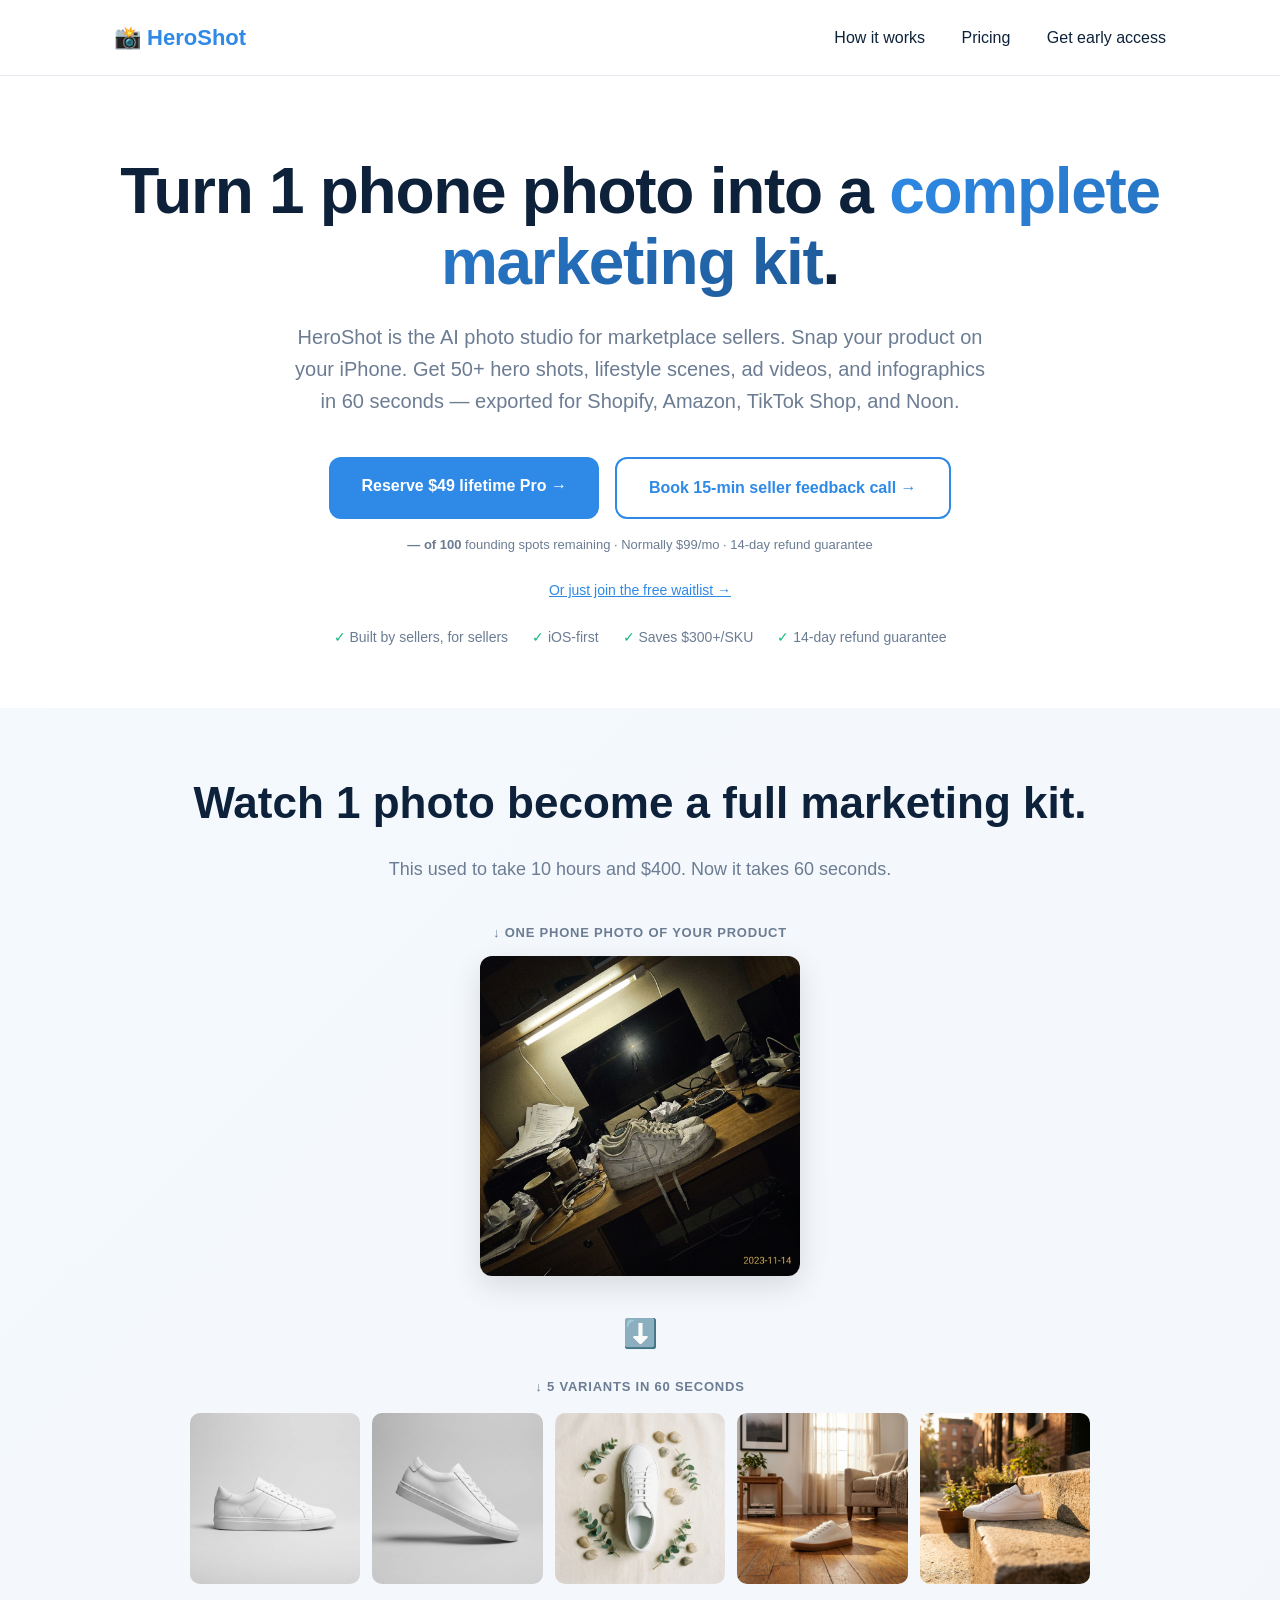
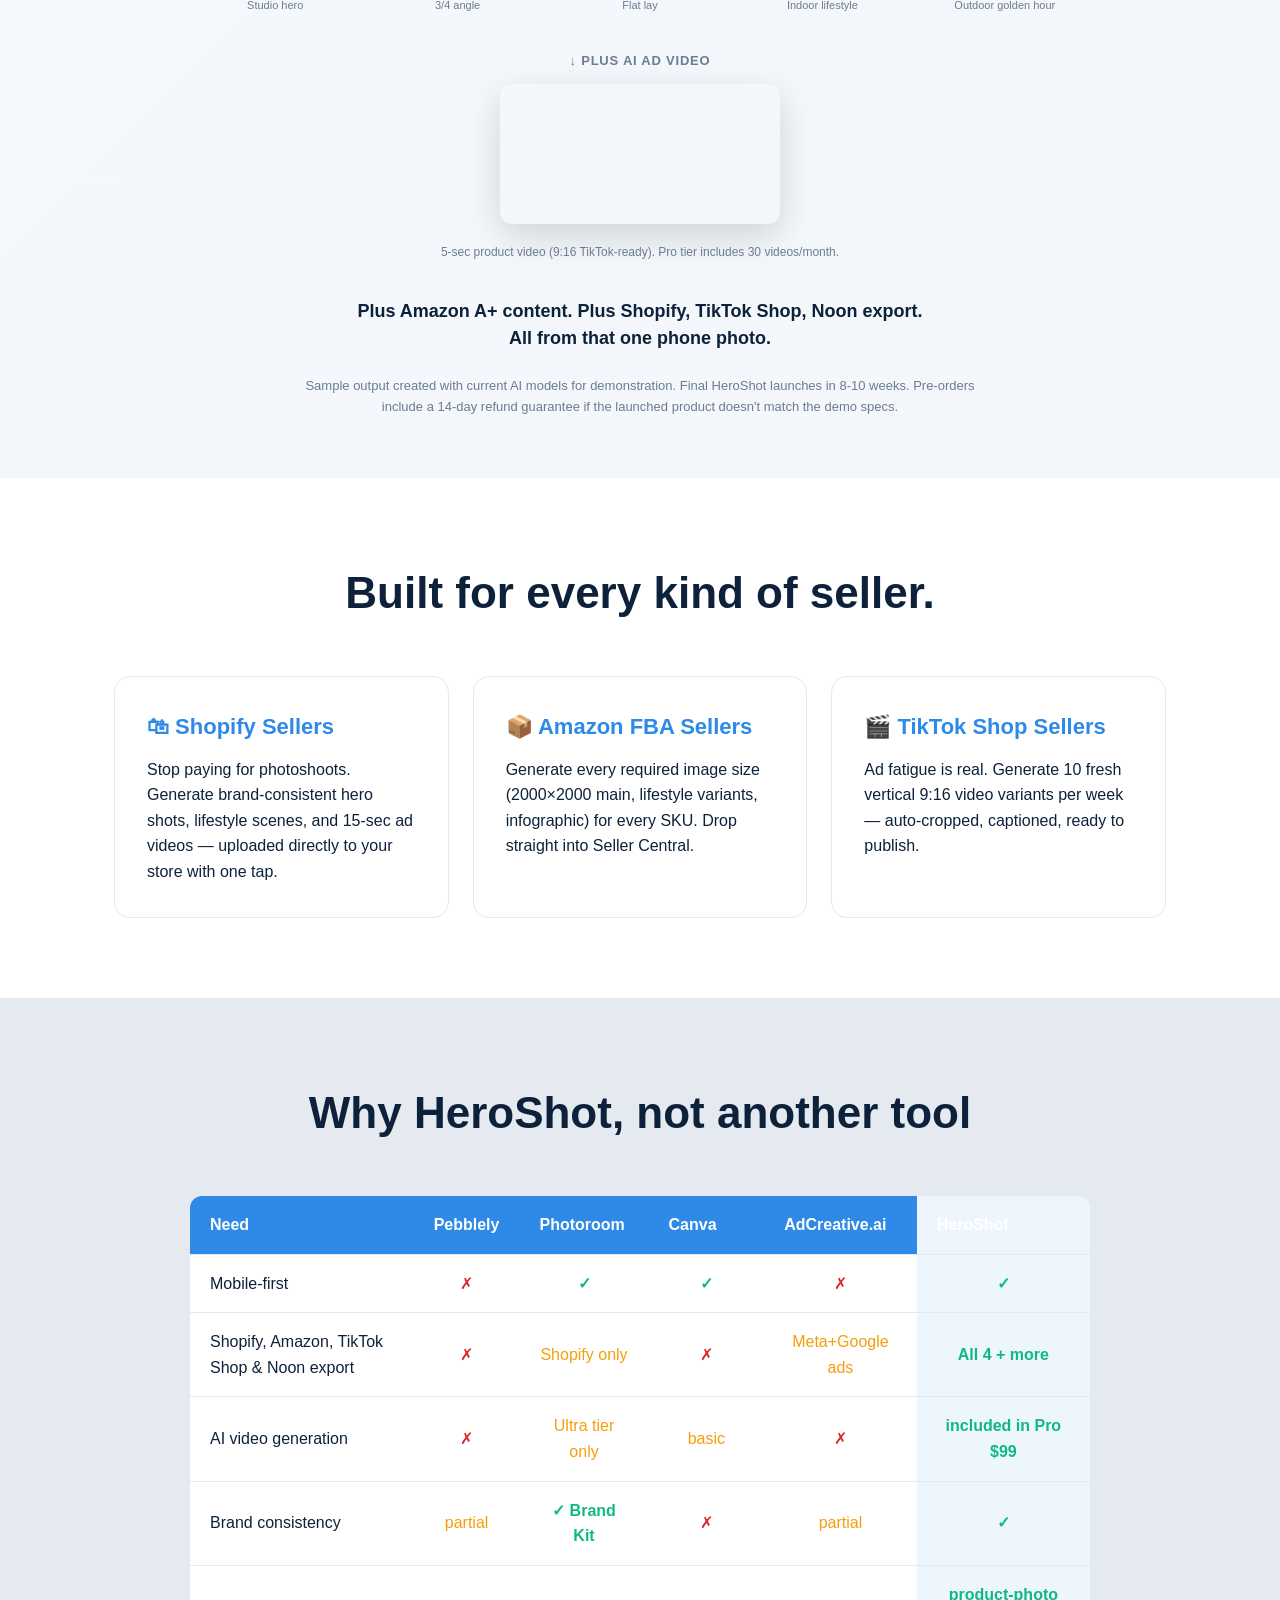
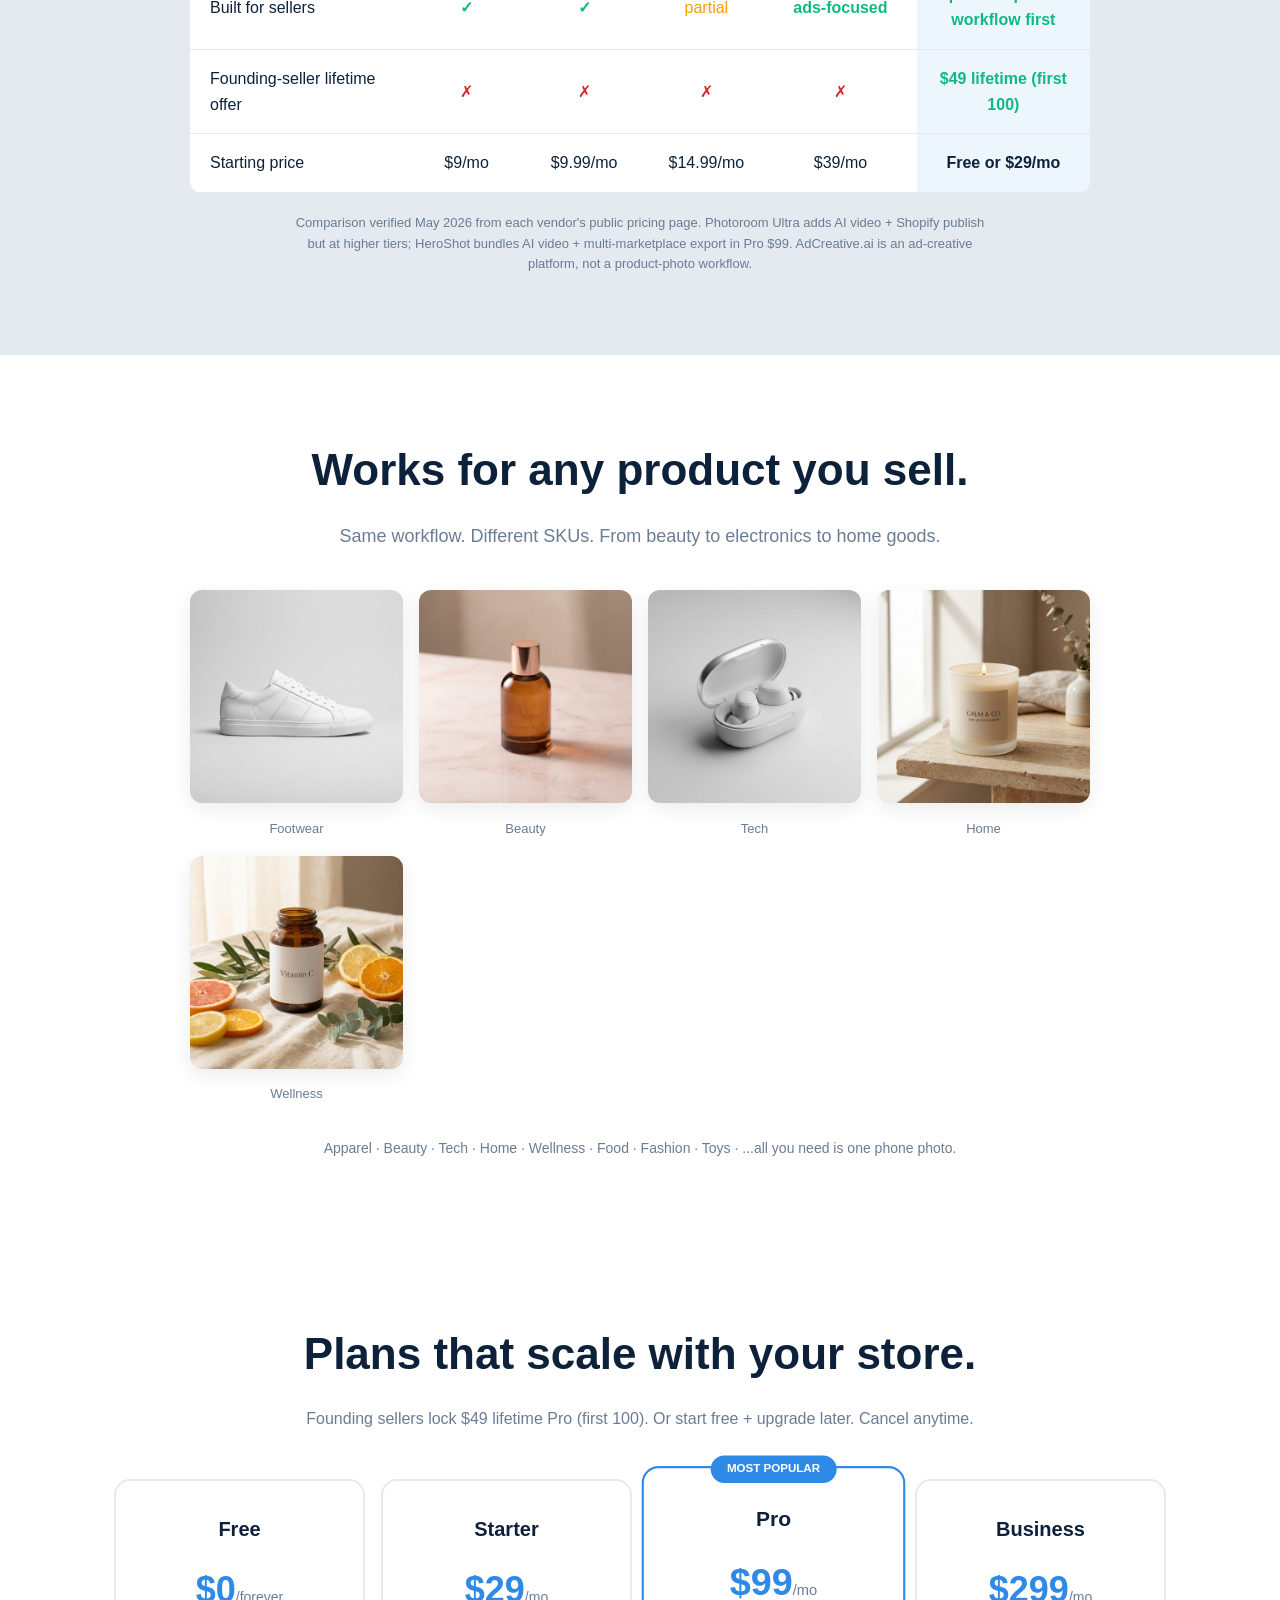
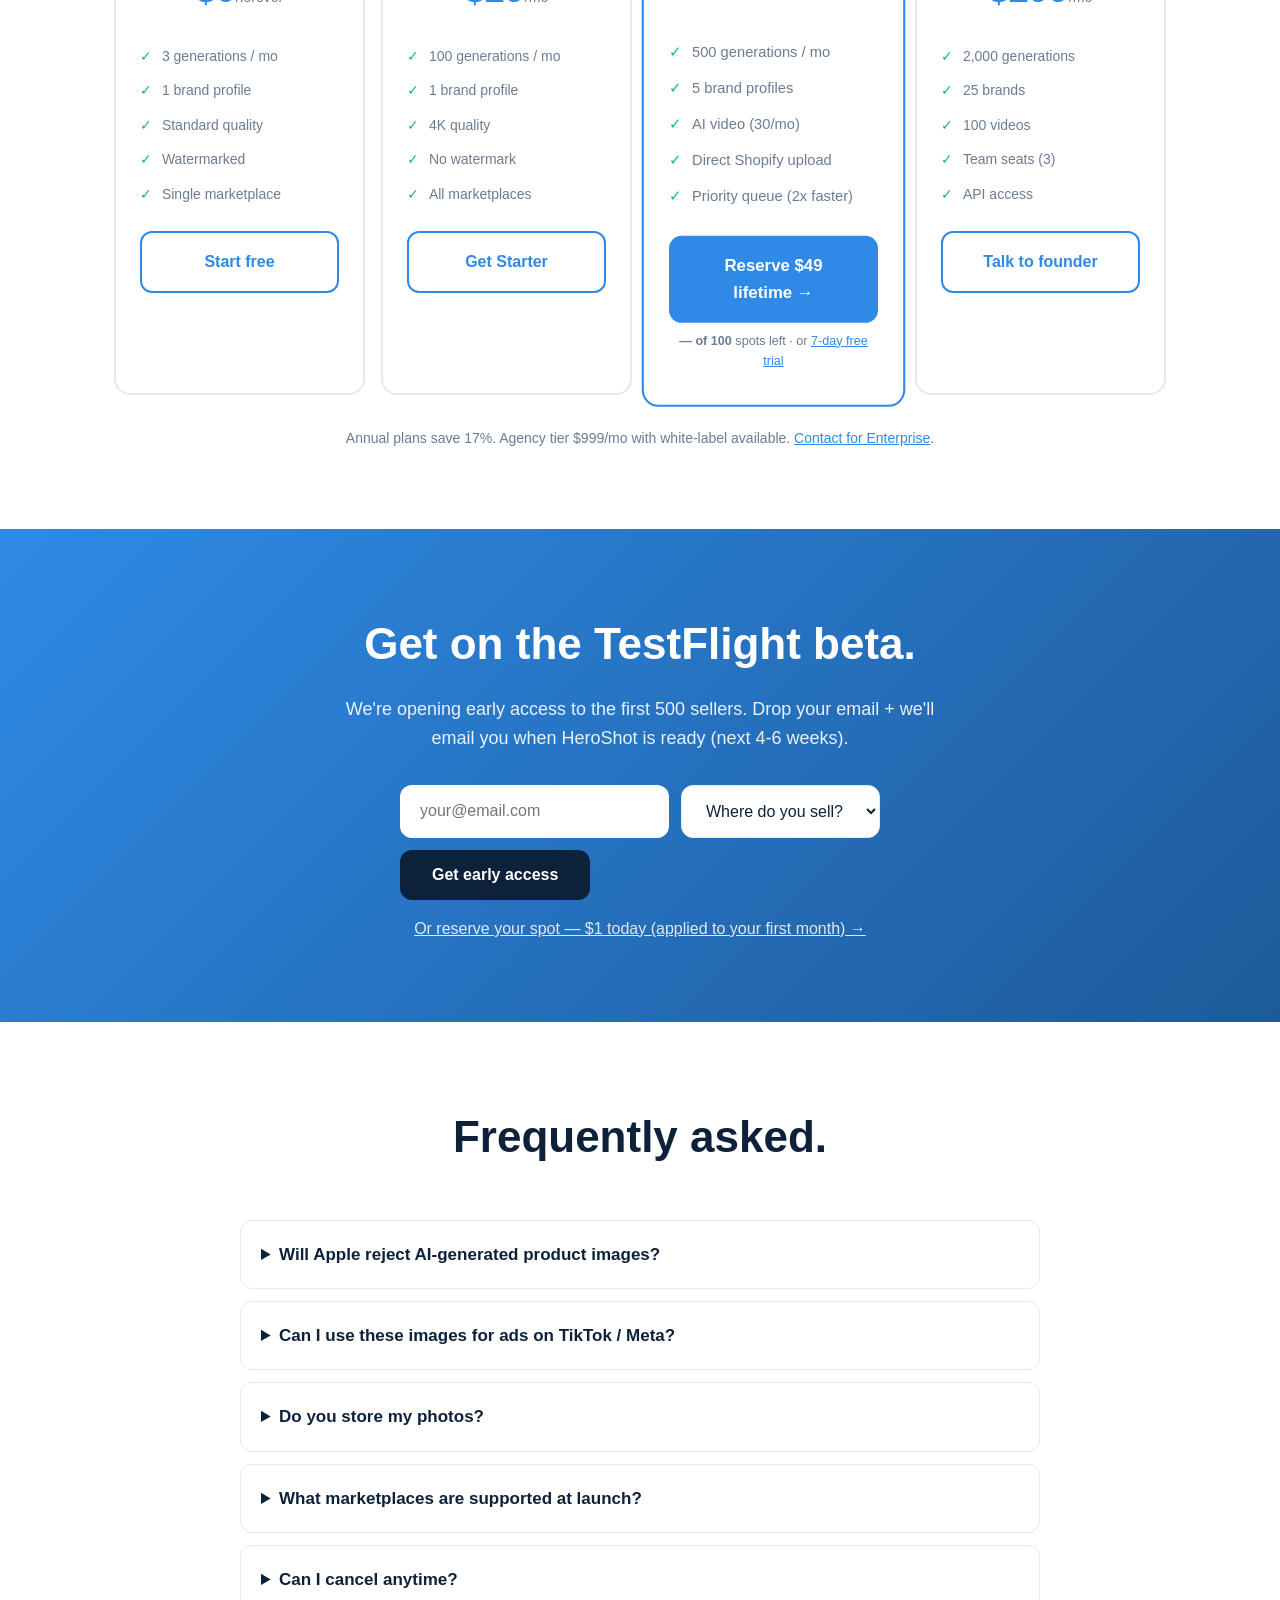
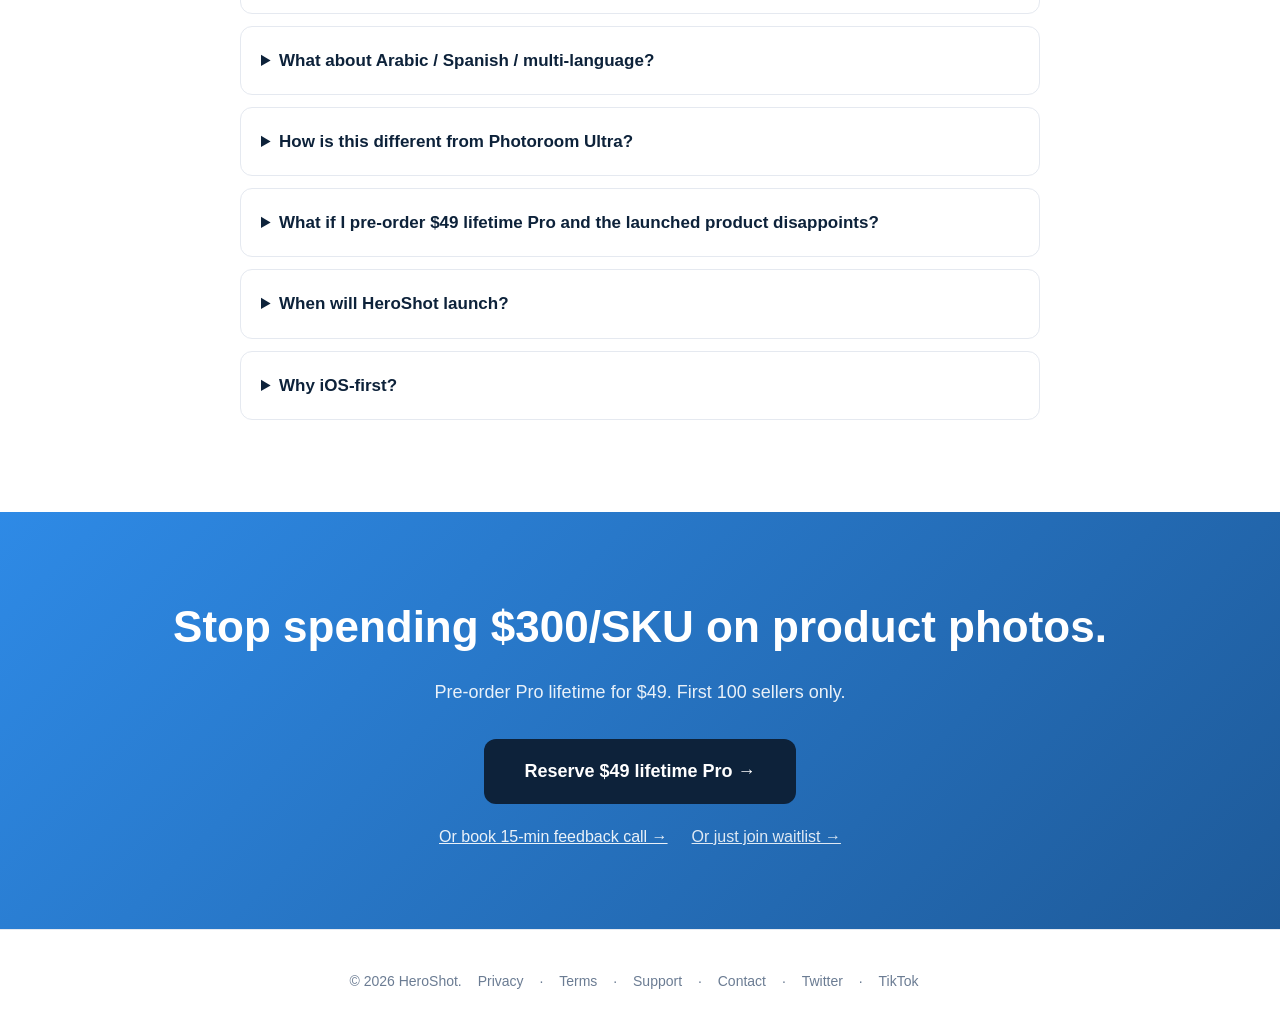
==== index.html @ d856980b "Initial commit: HeroShot landing site for heroshot.app - index.html marketing landing - privacy/term" ====
<!DOCTYPE html>
<html lang="en">
<head>
    <meta charset="UTF-8">
    <meta name="viewport" content="width=device-width, initial-scale=1.0">
    <title>HeroShot — AI Product Photo Studio for Marketplace Sellers</title>
    <meta name="description" content="Turn one phone photo into 50+ marketing assets. AI hero shots, lifestyle scenes, and ad videos for Shopify, Amazon, TikTok Shop, and Noon. iOS-first. From $29/mo.">

    <!-- Open Graph -->
    <meta property="og:type" content="website">
    <meta property="og:title" content="HeroShot — AI Product Photos in 60 Seconds">
    <meta property="og:description" content="One phone photo. 50+ marketing assets. Built for Shopify, Amazon, TikTok Shop & Noon sellers. iOS-first.">
    <meta property="og:image" content="https://heroshot.app/og.png">
    <meta property="og:image:width" content="1200">
    <meta property="og:image:height" content="630">
    <meta property="og:url" content="https://heroshot.app">
    <meta property="og:site_name" content="HeroShot">
    <meta name="twitter:card" content="summary_large_image">
    <meta name="twitter:title" content="HeroShot — AI Product Photos in 60 Seconds">
    <meta name="twitter:description" content="One phone photo → 50+ marketing assets. iOS-first.">
    <meta name="twitter:image" content="https://heroshot.app/og.png">
    <meta name="twitter:site" content="@heroshotai">
    <link rel="canonical" href="https://heroshot.app">

    <!-- Favicon -->
    <link rel="icon" href="data:image/svg+xml,<svg xmlns=%22http://www.w3.org/2000/svg%22 viewBox=%220 0 100 100%22><text y=%22.9em%22 font-size=%2290%22>📸</text></svg>">

    <style>
        * { margin: 0; padding: 0; box-sizing: border-box; }
        :root {
            --brand: #2E8AE6;
            --brand-dark: #1E5A99;
            --navy: #0D223A;
            --bg: #ffffff;
            --text: #0D223A;
            --muted: #6B7C93;
            --border: #E5E9F0;
            --success: #10B981;
        }
        @media (prefers-color-scheme: dark) {
            :root {
                --bg: #0D223A;
                --text: #ffffff;
                --muted: #94A3B8;
                --border: #1E3A5F;
            }
        }
        body {
            font-family: -apple-system, BlinkMacSystemFont, "SF Pro Text", "Segoe UI", Roboto, sans-serif;
            color: var(--text);
            background: var(--bg);
            line-height: 1.6;
            -webkit-font-smoothing: antialiased;
        }
        .container { max-width: 1100px; margin: 0 auto; padding: 0 24px; }

        /* Nav */
        nav {
            padding: 20px 0;
            border-bottom: 1px solid var(--border);
            position: sticky;
            top: 0;
            background: var(--bg);
            z-index: 100;
            backdrop-filter: saturate(180%) blur(10px);
        }
        nav .container { display: flex; justify-content: space-between; align-items: center; }
        .logo { font-size: 22px; font-weight: 700; color: var(--brand); }
        .nav-links a { color: var(--text); text-decoration: none; margin-left: 32px; font-weight: 500; }
        .nav-links a:hover { color: var(--brand); }

        /* Hero */
        .hero {
            padding: 80px 0 60px;
            text-align: center;
        }
        .hero h1 {
            font-size: clamp(36px, 6vw, 64px);
            font-weight: 800;
            line-height: 1.1;
            margin-bottom: 24px;
            letter-spacing: -0.02em;
        }
        .hero h1 .gradient {
            background: linear-gradient(135deg, var(--brand), var(--brand-dark));
            -webkit-background-clip: text;
            background-clip: text;
            -webkit-text-fill-color: transparent;
        }
        .hero p.subhead {
            font-size: 20px;
            color: var(--muted);
            max-width: 700px;
            margin: 0 auto 40px;
        }
        .cta-group {
            display: flex;
            gap: 16px;
            justify-content: center;
            flex-wrap: wrap;
            margin-bottom: 32px;
        }
        .btn {
            display: inline-block;
            padding: 16px 32px;
            border-radius: 12px;
            font-weight: 600;
            font-size: 16px;
            text-decoration: none;
            transition: all 0.2s;
            cursor: pointer;
            border: none;
        }
        .btn-primary {
            background: var(--brand);
            color: white;
        }
        .btn-primary:hover {
            background: var(--brand-dark);
            transform: translateY(-1px);
        }
        .btn-secondary {
            background: transparent;
            color: var(--brand);
            border: 2px solid var(--brand);
        }
        .btn-secondary:hover { background: var(--brand); color: white; }

        .trust-strip {
            font-size: 14px;
            color: var(--muted);
            display: flex;
            justify-content: center;
            gap: 24px;
            flex-wrap: wrap;
        }
        .trust-strip span::before { content: "✓ "; color: var(--success); }

        /* Demo section */
        .demo {
            padding: 60px 0;
            background: linear-gradient(135deg, rgba(46,138,230,0.05), rgba(30,90,153,0.05));
        }
        .demo h2 { font-size: clamp(28px, 4vw, 44px); text-align: center; margin-bottom: 16px; }
        .demo p.subhead-demo {
            text-align: center;
            color: var(--muted);
            font-size: 18px;
            margin-bottom: 40px;
        }
        .demo-placeholder {
            background: var(--text);
            color: var(--bg);
            aspect-ratio: 16/9;
            max-width: 800px;
            margin: 0 auto;
            border-radius: 16px;
            display: flex;
            align-items: center;
            justify-content: center;
            font-size: 24px;
            box-shadow: 0 20px 60px rgba(0,0,0,0.1);
        }

        /* Use cases */
        .use-cases { padding: 80px 0; }
        .use-cases h2 { font-size: clamp(28px, 4vw, 44px); text-align: center; margin-bottom: 48px; }
        .cards { display: grid; grid-template-columns: repeat(auto-fit, minmax(280px, 1fr)); gap: 24px; }
        .card {
            background: var(--bg);
            border: 1px solid var(--border);
            border-radius: 16px;
            padding: 32px;
            transition: transform 0.2s, box-shadow 0.2s;
        }
        .card:hover {
            transform: translateY(-4px);
            box-shadow: 0 20px 40px rgba(0,0,0,0.08);
        }
        .card h3 { font-size: 22px; margin-bottom: 12px; color: var(--brand); }

        /* Comparison */
        .compare { padding: 80px 0; background: var(--border); }
        @media (prefers-color-scheme: dark) { .compare { background: rgba(255,255,255,0.02); } }
        .compare h2 { font-size: clamp(28px, 4vw, 44px); text-align: center; margin-bottom: 48px; }
        table { width: 100%; max-width: 900px; margin: 0 auto; border-collapse: collapse; background: var(--bg); border-radius: 12px; overflow: hidden; }
        th, td { padding: 16px 20px; text-align: left; border-bottom: 1px solid var(--border); }
        th { background: var(--brand); color: white; font-weight: 600; }
        td:nth-child(n+2) { text-align: center; }
        .check { color: var(--success); font-weight: 700; }
        .cross { color: #DC2626; }
        .partial { color: #F59E0B; }
        .highlight { background: rgba(46,138,230,0.08); font-weight: 600; }

        /* Pricing */
        .pricing { padding: 80px 0; }
        .pricing h2 { font-size: clamp(28px, 4vw, 44px); text-align: center; margin-bottom: 16px; }
        .pricing-sub { text-align: center; color: var(--muted); margin-bottom: 48px; }
        .price-cards { display: grid; grid-template-columns: repeat(auto-fit, minmax(240px, 1fr)); gap: 16px; max-width: 1100px; margin: 0 auto; }
        .price-card {
            border: 2px solid var(--border);
            border-radius: 16px;
            padding: 32px 24px;
            text-align: center;
            background: var(--bg);
            position: relative;
        }
        .price-card.featured {
            border-color: var(--brand);
            transform: scale(1.05);
        }
        .price-card.featured::before {
            content: "MOST POPULAR";
            position: absolute;
            top: -12px;
            left: 50%;
            transform: translateX(-50%);
            background: var(--brand);
            color: white;
            padding: 4px 16px;
            border-radius: 20px;
            font-size: 11px;
            font-weight: 700;
        }
        .price-card h3 { font-size: 20px; margin-bottom: 8px; }
        .price-card .price { font-size: 36px; font-weight: 800; color: var(--brand); margin: 16px 0; }
        .price-card .price small { font-size: 14px; color: var(--muted); font-weight: 400; }
        .price-card ul { list-style: none; text-align: left; margin: 20px 0; }
        .price-card li { padding: 6px 0; font-size: 14px; color: var(--muted); }
        .price-card li::before { content: "✓ "; color: var(--success); margin-right: 6px; }

        /* Waitlist form */
        .waitlist {
            padding: 80px 0;
            background: linear-gradient(135deg, var(--brand), var(--brand-dark));
            color: white;
            text-align: center;
        }
        .waitlist h2 { font-size: clamp(28px, 4vw, 44px); color: white; margin-bottom: 16px; }
        .waitlist p { font-size: 18px; opacity: 0.9; max-width: 600px; margin: 0 auto 32px; }
        .waitlist-form {
            max-width: 480px;
            margin: 0 auto;
            display: flex;
            gap: 12px;
            flex-wrap: wrap;
        }
        .waitlist-form input {
            flex: 1;
            min-width: 240px;
            padding: 16px 20px;
            border-radius: 12px;
            border: none;
            font-size: 16px;
            outline: none;
        }
        .waitlist-form button {
            padding: 16px 32px;
            border-radius: 12px;
            border: none;
            background: var(--navy);
            color: white;
            font-weight: 600;
            font-size: 16px;
            cursor: pointer;
            transition: all 0.2s;
        }
        .waitlist-form button:hover { background: #000; }
        .reserve-link { color: white; opacity: 0.85; margin-top: 16px; display: inline-block; text-decoration: underline; }

        /* FAQ */
        .faq { padding: 80px 0; }
        .faq h2 { font-size: clamp(28px, 4vw, 44px); text-align: center; margin-bottom: 48px; }
        details {
            max-width: 800px;
            margin: 0 auto 12px;
            padding: 20px;
            border: 1px solid var(--border);
            border-radius: 12px;
            cursor: pointer;
        }
        summary { font-weight: 600; font-size: 17px; }
        details p { margin-top: 12px; color: var(--muted); }

        /* Footer */
        footer { padding: 40px 0; border-top: 1px solid var(--border); text-align: center; color: var(--muted); font-size: 14px; }
        footer a { color: var(--muted); margin: 0 12px; text-decoration: none; }
        footer a:hover { color: var(--brand); }
    </style>
</head>
<body>

<nav>
    <div class="container">
        <div class="logo">📸 HeroShot</div>
        <div class="nav-links">
            <a href="#how">How it works</a>
            <a href="#pricing">Pricing</a>
            <a href="#waitlist">Get early access</a>
        </div>
    </div>
</nav>

<section class="hero">
    <div class="container">
        <h1>Turn 1 phone photo into a <span class="gradient">complete marketing kit</span>.</h1>
        <p class="subhead">HeroShot is the AI photo studio for marketplace sellers. Snap your product on your iPhone. Get 50+ hero shots, lifestyle scenes, ad videos, and infographics in 60 seconds — exported for Shopify, Amazon, TikTok Shop, and Noon.</p>
        <div class="cta-group">
            <a href="https://buy.stripe.com/REPLACE_WITH_PREORDER_LINK" class="btn btn-primary" id="btn-pro-preorder" data-founding-cta>Reserve $49 lifetime Pro →</a>
            <a href="#waitlist" class="btn btn-primary" data-founding-soldout style="display:none; background:#0D223A;">Sold out — join the waitlist →</a>
            <a href="https://calendly.com/REPLACE_WITH_CALENDLY" class="btn btn-secondary" id="btn-feedback-call">Book 15-min seller feedback call →</a>
        </div>
        <p style="font-size:13px; color:var(--muted); margin-top:-16px; margin-bottom:24px;">
            <strong><span data-founding-spots-remaining>—</span> of <span data-founding-spots-total>100</span></strong> founding spots remaining · Normally $99/mo · 14-day refund guarantee
        </p>
        <p style="font-size:14px; color:var(--muted); margin-bottom:24px;"><a href="#waitlist" style="color:var(--brand);">Or just join the free waitlist →</a></p>
        <p class="trust-strip">
            <span>Built by sellers, for sellers</span>
            <span>iOS-first</span>
            <span>Saves $300+/SKU</span>
            <span>14-day refund guarantee</span>
        </p>
    </div>
</section>

<section class="demo" id="how">
    <div class="container">
        <h2>Watch 1 photo become a full marketing kit.</h2>
        <p class="subhead-demo">This used to take 10 hours and $400. Now it takes 60 seconds.</p>
        <div style="max-width: 900px; margin: 0 auto;">
            <div style="text-align: center;">
                <p style="font-size: 13px; color: var(--muted); font-weight: 600; margin-bottom: 12px; text-transform: uppercase; letter-spacing: 0.06em;">↓ One phone photo of your product</p>
                <img src="before_messy.png" alt="Amateur iPhone product photo" style="max-width: 320px; width: 100%; border-radius: 12px; box-shadow: 0 10px 30px rgba(0,0,0,0.12);">
            </div>
            <div style="text-align: center; margin: 28px 0 20px; font-size: 28px;">⬇️</div>
            <p style="font-size: 13px; color: var(--muted); font-weight: 600; margin-bottom: 16px; text-transform: uppercase; letter-spacing: 0.06em; text-align: center;">↓ 5 variants in 60 seconds</p>
            <div style="display: grid; grid-template-columns: repeat(auto-fit, minmax(160px, 1fr)); gap: 12px;">
                <div style="text-align: center;"><img src="hero_studio.png" alt="Hero shot — studio" style="width:100%; border-radius: 10px; aspect-ratio:1/1; object-fit:cover;"><p style="font-size:11px; color:var(--muted); margin-top:6px;">Studio hero</p></div>
                <div style="text-align: center;"><img src="hero_threequarter.png" alt="Hero shot — three-quarter" style="width:100%; border-radius: 10px; aspect-ratio:1/1; object-fit:cover;"><p style="font-size:11px; color:var(--muted); margin-top:6px;">3/4 angle</p></div>
                <div style="text-align: center;"><img src="hero_flatlay.png" alt="Flat lay" style="width:100%; border-radius: 10px; aspect-ratio:1/1; object-fit:cover;"><p style="font-size:11px; color:var(--muted); margin-top:6px;">Flat lay</p></div>
                <div style="text-align: center;"><img src="lifestyle_apartment.png" alt="Lifestyle indoor" style="width:100%; border-radius: 10px; aspect-ratio:1/1; object-fit:cover;"><p style="font-size:11px; color:var(--muted); margin-top:6px;">Indoor lifestyle</p></div>
                <div style="text-align: center;"><img src="lifestyle_outdoor.png" alt="Lifestyle outdoor" style="width:100%; border-radius: 10px; aspect-ratio:1/1; object-fit:cover;"><p style="font-size:11px; color:var(--muted); margin-top:6px;">Outdoor golden hour</p></div>
            </div>
            <div style="text-align: center; margin-top: 36px;">
                <p style="font-size: 13px; color: var(--muted); font-weight: 600; margin-bottom: 12px; text-transform: uppercase; letter-spacing: 0.06em;">↓ Plus AI ad video</p>
                <video src="demo_video_5sec.mp4" autoplay muted loop playsinline style="max-width: 280px; width: 100%; border-radius: 12px; box-shadow: 0 12px 36px rgba(0,0,0,0.15);"></video>
                <p style="font-size: 12px; color: var(--muted); margin-top: 12px;">5-sec product video (9:16 TikTok-ready). Pro tier includes 30 videos/month.</p>
            </div>
            <p style="text-align: center; margin-top: 36px; font-size: 18px; font-weight: 600; line-height: 1.5;">Plus Amazon A+ content. Plus Shopify, TikTok Shop, Noon export.<br>All from that one phone photo.</p>
        </div>
        <p style="font-size:13px; color:var(--muted); text-align:center; margin-top:24px; max-width:680px; margin-left:auto; margin-right:auto;">Sample output created with current AI models for demonstration. Final HeroShot launches in 8-10 weeks. Pre-orders include a 14-day refund guarantee if the launched product doesn't match the demo specs.</p>
    </div>
</section>

<section class="use-cases">
    <div class="container">
        <h2>Built for every kind of seller.</h2>
        <div class="cards">
            <div class="card">
                <h3>🛍 Shopify Sellers</h3>
                <p>Stop paying for photoshoots. Generate brand-consistent hero shots, lifestyle scenes, and 15-sec ad videos — uploaded directly to your store with one tap.</p>
            </div>
            <div class="card">
                <h3>📦 Amazon FBA Sellers</h3>
                <p>Generate every required image size (2000×2000 main, lifestyle variants, infographic) for every SKU. Drop straight into Seller Central.</p>
            </div>
            <div class="card">
                <h3>🎬 TikTok Shop Sellers</h3>
                <p>Ad fatigue is real. Generate 10 fresh vertical 9:16 video variants per week — auto-cropped, captioned, ready to publish.</p>
            </div>
        </div>
    </div>
</section>

<section class="compare">
    <div class="container">
        <h2>Why HeroShot, not another tool</h2>
        <table>
            <tr>
                <th>Need</th>
                <th>Pebblely</th>
                <th>Photoroom</th>
                <th>Canva</th>
                <th>AdCreative.ai</th>
                <th class="highlight">HeroShot</th>
            </tr>
            <tr>
                <td>Mobile-first</td>
                <td class="cross">✗</td>
                <td class="check">✓</td>
                <td class="check">✓</td>
                <td class="cross">✗</td>
                <td class="highlight check">✓</td>
            </tr>
            <tr>
                <td>Shopify, Amazon, TikTok Shop & Noon export</td>
                <td class="cross">✗</td>
                <td class="partial">Shopify only</td>
                <td class="cross">✗</td>
                <td class="partial">Meta+Google ads</td>
                <td class="highlight check">All 4 + more</td>
            </tr>
            <tr>
                <td>AI video generation</td>
                <td class="cross">✗</td>
                <td class="partial">Ultra tier only</td>
                <td class="partial">basic</td>
                <td class="cross">✗</td>
                <td class="highlight check">included in Pro $99</td>
            </tr>
            <tr>
                <td>Brand consistency</td>
                <td class="partial">partial</td>
                <td class="check">✓ Brand Kit</td>
                <td class="cross">✗</td>
                <td class="partial">partial</td>
                <td class="highlight check">✓</td>
            </tr>
            <tr>
                <td>Built for sellers</td>
                <td class="check">✓</td>
                <td class="check">✓</td>
                <td class="partial">partial</td>
                <td class="check">ads-focused</td>
                <td class="highlight check">product-photo workflow first</td>
            </tr>
            <tr>
                <td>Founding-seller lifetime offer</td>
                <td class="cross">✗</td>
                <td class="cross">✗</td>
                <td class="cross">✗</td>
                <td class="cross">✗</td>
                <td class="highlight check"><strong>$49 lifetime (first 100)</strong></td>
            </tr>
            <tr>
                <td>Starting price</td>
                <td>$9/mo</td>
                <td>$9.99/mo</td>
                <td>$14.99/mo</td>
                <td>$39/mo</td>
                <td class="highlight"><strong>Free or $29/mo</strong></td>
            </tr>
        </table>
        <p style="text-align: center; margin-top: 20px; font-size: 13px; color: var(--muted); max-width: 700px; margin-left: auto; margin-right: auto;">Comparison verified May 2026 from each vendor's public pricing page. Photoroom Ultra adds AI video + Shopify publish but at higher tiers; HeroShot bundles AI video + multi-marketplace export in Pro $99. AdCreative.ai is an ad-creative platform, not a product-photo workflow.</p>
    </div>
</section>

<section style="padding: 80px 0; background: var(--bg);">
    <div class="container">
        <h2 style="font-size: clamp(28px, 4vw, 44px); text-align: center; margin-bottom: 16px;">Works for any product you sell.</h2>
        <p style="text-align: center; color: var(--muted); font-size: 18px; margin-bottom: 40px;">Same workflow. Different SKUs. From beauty to electronics to home goods.</p>
        <div style="display: grid; grid-template-columns: repeat(auto-fit, minmax(180px, 1fr)); gap: 16px; max-width: 900px; margin: 0 auto;">
            <div style="text-align: center;"><img src="hero_studio.png" alt="Footwear" style="width:100%; border-radius: 12px; aspect-ratio:1/1; object-fit:cover; box-shadow: 0 6px 20px rgba(0,0,0,0.08);"><p style="font-size:13px; color:var(--muted); margin-top:8px; font-weight: 500;">Footwear</p></div>
            <div style="text-align: center;"><img src="perfume.png" alt="Beauty / fragrance" style="width:100%; border-radius: 12px; aspect-ratio:1/1; object-fit:cover; box-shadow: 0 6px 20px rgba(0,0,0,0.08);"><p style="font-size:13px; color:var(--muted); margin-top:8px; font-weight: 500;">Beauty</p></div>
            <div style="text-align: center;"><img src="earbuds.png" alt="Tech / accessories" style="width:100%; border-radius: 12px; aspect-ratio:1/1; object-fit:cover; box-shadow: 0 6px 20px rgba(0,0,0,0.08);"><p style="font-size:13px; color:var(--muted); margin-top:8px; font-weight: 500;">Tech</p></div>
            <div style="text-align: center;"><img src="candle.png" alt="Home goods" style="width:100%; border-radius: 12px; aspect-ratio:1/1; object-fit:cover; box-shadow: 0 6px 20px rgba(0,0,0,0.08);"><p style="font-size:13px; color:var(--muted); margin-top:8px; font-weight: 500;">Home</p></div>
            <div style="text-align: center;"><img src="supplement.png" alt="Wellness / supplements" style="width:100%; border-radius: 12px; aspect-ratio:1/1; object-fit:cover; box-shadow: 0 6px 20px rgba(0,0,0,0.08);"><p style="font-size:13px; color:var(--muted); margin-top:8px; font-weight: 500;">Wellness</p></div>
        </div>
        <p style="text-align: center; margin-top: 32px; color: var(--muted); font-size: 14px;">Apparel · Beauty · Tech · Home · Wellness · Food · Fashion · Toys · ...all you need is one phone photo.</p>
    </div>
</section>

<section class="pricing" id="pricing">
    <div class="container">
        <h2>Plans that scale with your store.</h2>
        <p class="pricing-sub">Founding sellers lock $49 lifetime Pro (first 100). Or start free + upgrade later. Cancel anytime.</p>
        <div class="price-cards">
            <div class="price-card">
                <h3>Free</h3>
                <div class="price">$0<small>/forever</small></div>
                <ul>
                    <li>3 generations / mo</li>
                    <li>1 brand profile</li>
                    <li>Standard quality</li>
                    <li>Watermarked</li>
                    <li>Single marketplace</li>
                </ul>
                <a href="#waitlist" class="btn btn-secondary" style="width:100%;">Start free</a>
            </div>
            <div class="price-card">
                <h3>Starter</h3>
                <div class="price">$29<small>/mo</small></div>
                <ul>
                    <li>100 generations / mo</li>
                    <li>1 brand profile</li>
                    <li>4K quality</li>
                    <li>No watermark</li>
                    <li>All marketplaces</li>
                </ul>
                <a href="#waitlist" class="btn btn-secondary" style="width:100%;">Get Starter</a>
            </div>
            <div class="price-card featured">
                <h3>Pro</h3>
                <div class="price">$99<small>/mo</small></div>
                <ul>
                    <li>500 generations / mo</li>
                    <li>5 brand profiles</li>
                    <li>AI video (30/mo)</li>
                    <li>Direct Shopify upload</li>
                    <li>Priority queue (2x faster)</li>
                </ul>
                <a href="https://buy.stripe.com/REPLACE_WITH_PREORDER_LINK" class="btn btn-primary" id="btn-pro-preorder-pricing" data-founding-cta style="width:100%;">Reserve $49 lifetime →</a>
                <a href="#waitlist" class="btn btn-primary" data-founding-soldout style="display:none; width:100%; background:#0D223A;">Sold out — join waitlist →</a>
                <p style="font-size:12px; color:var(--muted); margin-top:8px;"><strong><span data-founding-spots-remaining>—</span> of <span data-founding-spots-total>100</span></strong> spots left · or <a href="#waitlist" style="color:var(--brand);">7-day free trial</a></p>
            </div>
            <div class="price-card">
                <h3>Business</h3>
                <div class="price">$299<small>/mo</small></div>
                <ul>
                    <li>2,000 generations</li>
                    <li>25 brands</li>
                    <li>100 videos</li>
                    <li>Team seats (3)</li>
                    <li>API access</li>
                </ul>
                <a href="mailto:hello@heroshot.app" class="btn btn-secondary" style="width:100%;">Talk to founder</a>
            </div>
        </div>
        <p style="text-align:center; margin-top:32px; color:var(--muted); font-size:14px;">Annual plans save 17%. Agency tier $999/mo with white-label available. <a href="mailto:hello@heroshot.app" style="color:var(--brand);">Contact for Enterprise</a>.</p>
    </div>
</section>

<section class="waitlist" id="waitlist">
    <div class="container">
        <h2>Get on the TestFlight beta.</h2>
        <p>We're opening early access to the first 500 sellers. Drop your email + we'll email you when HeroShot is ready (next 4-6 weeks).</p>
        <!-- JS submits via fetch to API_BASE+/v1/waitlist; action= is a no-JS mailto fallback. -->
        <form class="waitlist-form" id="signup-form" action="mailto:founder@heroshot.app" method="POST" novalidate>
            <input type="email" name="email" placeholder="your@email.com" required
                   aria-label="Email address"
                   autocomplete="email"
                   inputmode="email"
                   spellcheck="false">
            <select name="marketplace"
                    aria-label="Which marketplace do you sell on"
                    style="padding: 16px 20px; border-radius: 12px; border: 1px solid var(--border); background: var(--bg); color: var(--text); font-size: 16px; min-width: 180px;">
                <option value="">Where do you sell?</option>
                <option value="shopify">Shopify</option>
                <option value="amazon">Amazon</option>
                <option value="ttshop">TikTok Shop</option>
                <option value="noon">Noon</option>
                <option value="multiple">Multiple</option>
                <option value="other">Other</option>
            </select>
            <button type="submit">Get early access</button>
        </form>
        <p id="signup-error" role="alert" aria-live="polite" style="display:none; color:#FEE2E2; background:#7F1D1D; padding:12px 16px; border-radius:8px; margin-top:12px; max-width:560px; margin-left:auto; margin-right:auto; font-size:14px;"></p>
        <a href="https://buy.stripe.com/REPLACE_WITH_YOUR_LINK" class="reserve-link">Or reserve your spot — $1 today (applied to your first month) →</a>
    </div>
</section>

<section class="faq">
    <div class="container">
        <h2>Frequently asked.</h2>
        <details>
            <summary>Will Apple reject AI-generated product images?</summary>
            <p>No. Commercial AI image generation is allowed. We follow App Store Guidelines 4.7 + privacy manifest requirements. Generated content is yours.</p>
        </details>
        <details>
            <summary>Can I use these images for ads on TikTok / Meta?</summary>
            <p>Yes. All generated content is licensed for your commercial use across any platform.</p>
        </details>
        <details>
            <summary>Do you store my photos?</summary>
            <p>For 90 days on Free tier, 12 months on paid. You can delete them anytime. We never use your photos to train AI.</p>
        </details>
        <details>
            <summary>What marketplaces are supported at launch?</summary>
            <p>Shopify (direct upload), Amazon (download formatted), TikTok Shop (download formatted), Noon (download formatted), Meta Ads (formatted), Google Shopping (formatted). More coming.</p>
        </details>
        <details>
            <summary>Can I cancel anytime?</summary>
            <p>Yes. Cancel via iOS Settings → Subscriptions. Your access continues until the end of the billing period.</p>
        </details>
        <details>
            <summary>What about Arabic / Spanish / multi-language?</summary>
            <p>Arabic + Spanish launching in v1.1. Listing translation features coming.</p>
        </details>
        <details>
            <summary>How is this different from Photoroom Ultra?</summary>
            <p>Photoroom is excellent for Shopify-only sellers — they added AI video + Shopify direct upload at Ultra tier. HeroShot's wedge: <strong>multi-marketplace</strong>. We export formatted for Amazon (A+ content + variant sizes), TikTok Shop (9:16 vertical), and Noon (Gulf-required dims) — Photoroom does none of these. Plus AI video is in our $99 Pro tier, not $$$ Ultra. If you sell on 2+ marketplaces, HeroShot pays for itself in time saved cropping + re-uploading.</p>
        </details>
        <details>
            <summary>What if I pre-order $49 lifetime Pro and the launched product disappoints?</summary>
            <p>Full refund within 14 days of public launch if the product doesn't deliver what we demo here. Just email refund@heroshot.app. No questions.</p>
        </details>
        <details>
            <summary>When will HeroShot launch?</summary>
            <p>TestFlight beta in 4-6 weeks (you'll get an invite). Public App Store in 8-10 weeks. Pre-order locks your $49 lifetime price + first-100-seller status.</p>
        </details>
        <details>
            <summary>Why iOS-first?</summary>
            <p>Sellers carry phones everywhere — warehouse, packaging area, on the road. iPhone camera + Apple Intelligence + on-device processing makes mobile the natural workflow. Android coming in v1.1.</p>
        </details>
    </div>
</section>

<section style="padding: 80px 0; background: linear-gradient(135deg, var(--brand), var(--brand-dark)); color: white; text-align: center;">
    <div class="container">
        <h2 style="color:white; font-size:clamp(28px,4vw,44px); margin-bottom:16px;">Stop spending $300/SKU on product photos.</h2>
        <p style="font-size:18px; opacity:0.9; max-width:600px; margin: 0 auto 32px;">Pre-order Pro lifetime for $49. First 100 sellers only.</p>
        <a href="https://buy.stripe.com/REPLACE_WITH_PREORDER_LINK" style="display:inline-block; padding: 18px 40px; border-radius: 12px; background: var(--navy); color: white; text-decoration: none; font-weight: 700; font-size: 18px;" id="btn-final-cta">Reserve $49 lifetime Pro →</a>
        <p style="margin-top:20px;"><a href="https://calendly.com/REPLACE_WITH_CALENDLY" style="color:white; opacity:0.9; text-decoration:underline; margin-right:24px;">Or book 15-min feedback call →</a><a href="#waitlist" style="color:white; opacity:0.85; text-decoration:underline;">Or just join waitlist →</a></p>
    </div>
</section>

<footer>
    <div class="container">
        <p>© 2026 HeroShot. <a href="/privacy">Privacy</a> · <a href="/terms">Terms</a> · <a href="/support">Support</a> · <a href="mailto:hello@heroshot.app">Contact</a> · <a href="https://twitter.com/heroshotai">Twitter</a> · <a href="https://tiktok.com/@heroshotai">TikTok</a></p>
    </div>
</footer>

<!-- Plausible analytics: replace data-domain with heroshot.app once Plausible account live -->
<script defer data-domain="heroshot.app" src="https://plausible.io/js/script.tagged-events.outbound-links.js"></script>

<script>
// HeroShot landing-page JS — wires the form + counter to the Worker.
// API_BASE is the deployed Cloudflare Worker. Override via ?api= URL param
// for local dev: https://heroshot.app/?api=http://localhost:8787
const API_BASE = (new URLSearchParams(location.search).get('api')) || 'https://api.heroshot.app';

function trackEvent(name, props) {
    if (window.plausible) window.plausible(name, { props });
    if (typeof console !== 'undefined') console.log('[track]', name, props);
}

window.addEventListener('DOMContentLoaded', () => {
    // ── CTA click tracking ─────────────────────────────────────────────
    ['btn-pro-preorder', 'btn-pro-preorder-pricing', 'btn-feedback-call', 'btn-final-cta'].forEach(id => {
        document.getElementById(id)?.addEventListener('click', () => {
            trackEvent('CTA Click', { cta: id });
        });
    });

    // ── Waitlist signup → Worker ───────────────────────────────────────
    const form = document.getElementById('signup-form');
    const errorBox = document.getElementById('signup-error');
    function showError(msg) {
        if (errorBox) {
            errorBox.textContent = msg;
            errorBox.style.display = 'block';
        }
    }
    function clearError() {
        if (errorBox) {
            errorBox.textContent = '';
            errorBox.style.display = 'none';
        }
    }
    if (form) {
        form.addEventListener('submit', async (e) => {
            e.preventDefault();
            clearError();
            const email = (form.email?.value || '').trim();
            const marketplace = form.marketplace?.value || '';
            const submitBtn = form.querySelector('button[type=submit]');
            const originalText = submitBtn?.textContent || 'Get early access';
            if (!email || !/^[^\s@]+@[^\s@]+\.[^\s@]+$/.test(email)) {
                showError('Please enter a valid email address.');
                return;
            }
            if (submitBtn) { submitBtn.disabled = true; submitBtn.textContent = 'Sending…'; }
            try {
                const resp = await fetch(API_BASE + '/v1/waitlist', {
                    method: 'POST',
                    headers: { 'Content-Type': 'application/json' },
                    body: JSON.stringify({
                        email,
                        marketplace,
                        referrer: document.referrer || null,
                    }),
                });
                const data = await resp.json().catch(() => ({}));
                if (resp.ok && data.ok) {
                    trackEvent('Waitlist Signup', { marketplace: marketplace || 'unspecified' });
                    form.innerHTML = '<p style="color:white; font-size:18px; font-weight:600; text-align:center;">✓ You\'re on the list. Check your email for next steps.</p>';
                } else {
                    if (submitBtn) { submitBtn.disabled = false; submitBtn.textContent = originalText; }
                    showError('Sign-up failed: ' + (data.error || ('HTTP ' + resp.status)) + '. Email founder@heroshot.app if this persists.');
                }
            } catch (err) {
                if (submitBtn) { submitBtn.disabled = false; submitBtn.textContent = originalText; }
                showError('Network error. Please try again or email founder@heroshot.app.');
            }
        });
    }

    // ── Founding-seller counter (badge near pre-order CTA) ─────────────
    refreshFoundingCounter();
    // Re-poll every 30s so the badge stays roughly fresh during heavy traffic.
    setInterval(refreshFoundingCounter, 30_000);

    // ── Scroll-depth tracking (50%, 75%, 100%) ─────────────────────────
    let scroll50 = false, scroll75 = false, scroll100 = false;
    window.addEventListener('scroll', () => {
        const pct = (window.scrollY + window.innerHeight) / document.body.scrollHeight;
        if (pct > 0.5 && !scroll50) { trackEvent('Scroll', { depth: '50%' }); scroll50 = true; }
        if (pct > 0.75 && !scroll75) { trackEvent('Scroll', { depth: '75%' }); scroll75 = true; }
        if (pct > 0.95 && !scroll100) { trackEvent('Scroll', { depth: '100%' }); scroll100 = true; }
    });
});

async function refreshFoundingCounter() {
    try {
        const resp = await fetch(API_BASE + '/v1/founding-seller-count', { cache: 'no-store' });
        if (!resp.ok) return;
        const data = await resp.json();
        if (!data.ok || !data.data) return;
        const claimed = data.data.spots_claimed;
        const total = data.data.spots_total;
        const remaining = data.data.spots_remaining;
        document.querySelectorAll('[data-founding-spots-claimed]').forEach(el => {
            el.textContent = claimed;
        });
        document.querySelectorAll('[data-founding-spots-total]').forEach(el => {
            el.textContent = total;
        });
        document.querySelectorAll('[data-founding-spots-remaining]').forEach(el => {
            el.textContent = remaining;
        });
        // Auto-hide pre-order CTAs when cap is reached (graceful fallback to waitlist).
        if (remaining <= 0) {
            document.querySelectorAll('[data-founding-cta]').forEach(el => {
                el.style.display = 'none';
            });
            document.querySelectorAll('[data-founding-soldout]').forEach(el => {
                el.style.display = '';
            });
        }
    } catch (_) {
        // Silent — counter is informational; failure must not block the page.
    }
}
</script>

</body>
</html>
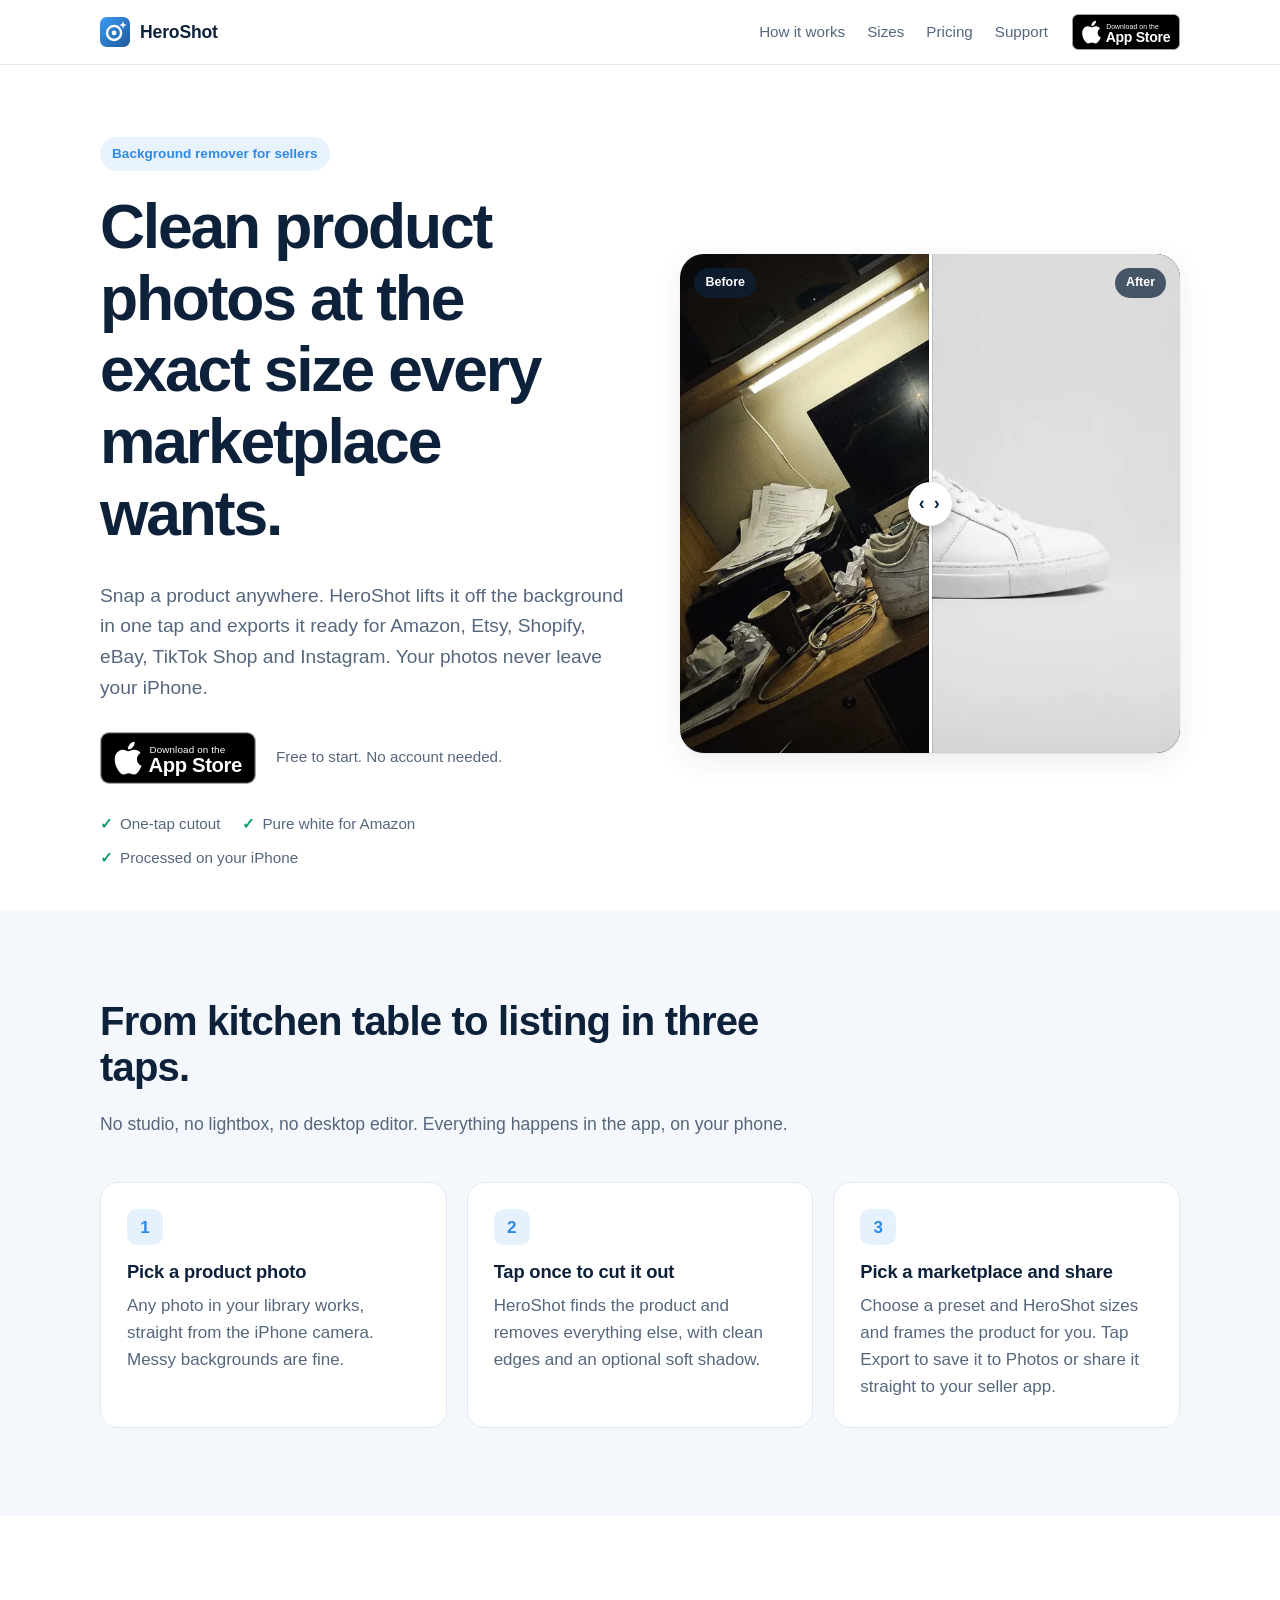
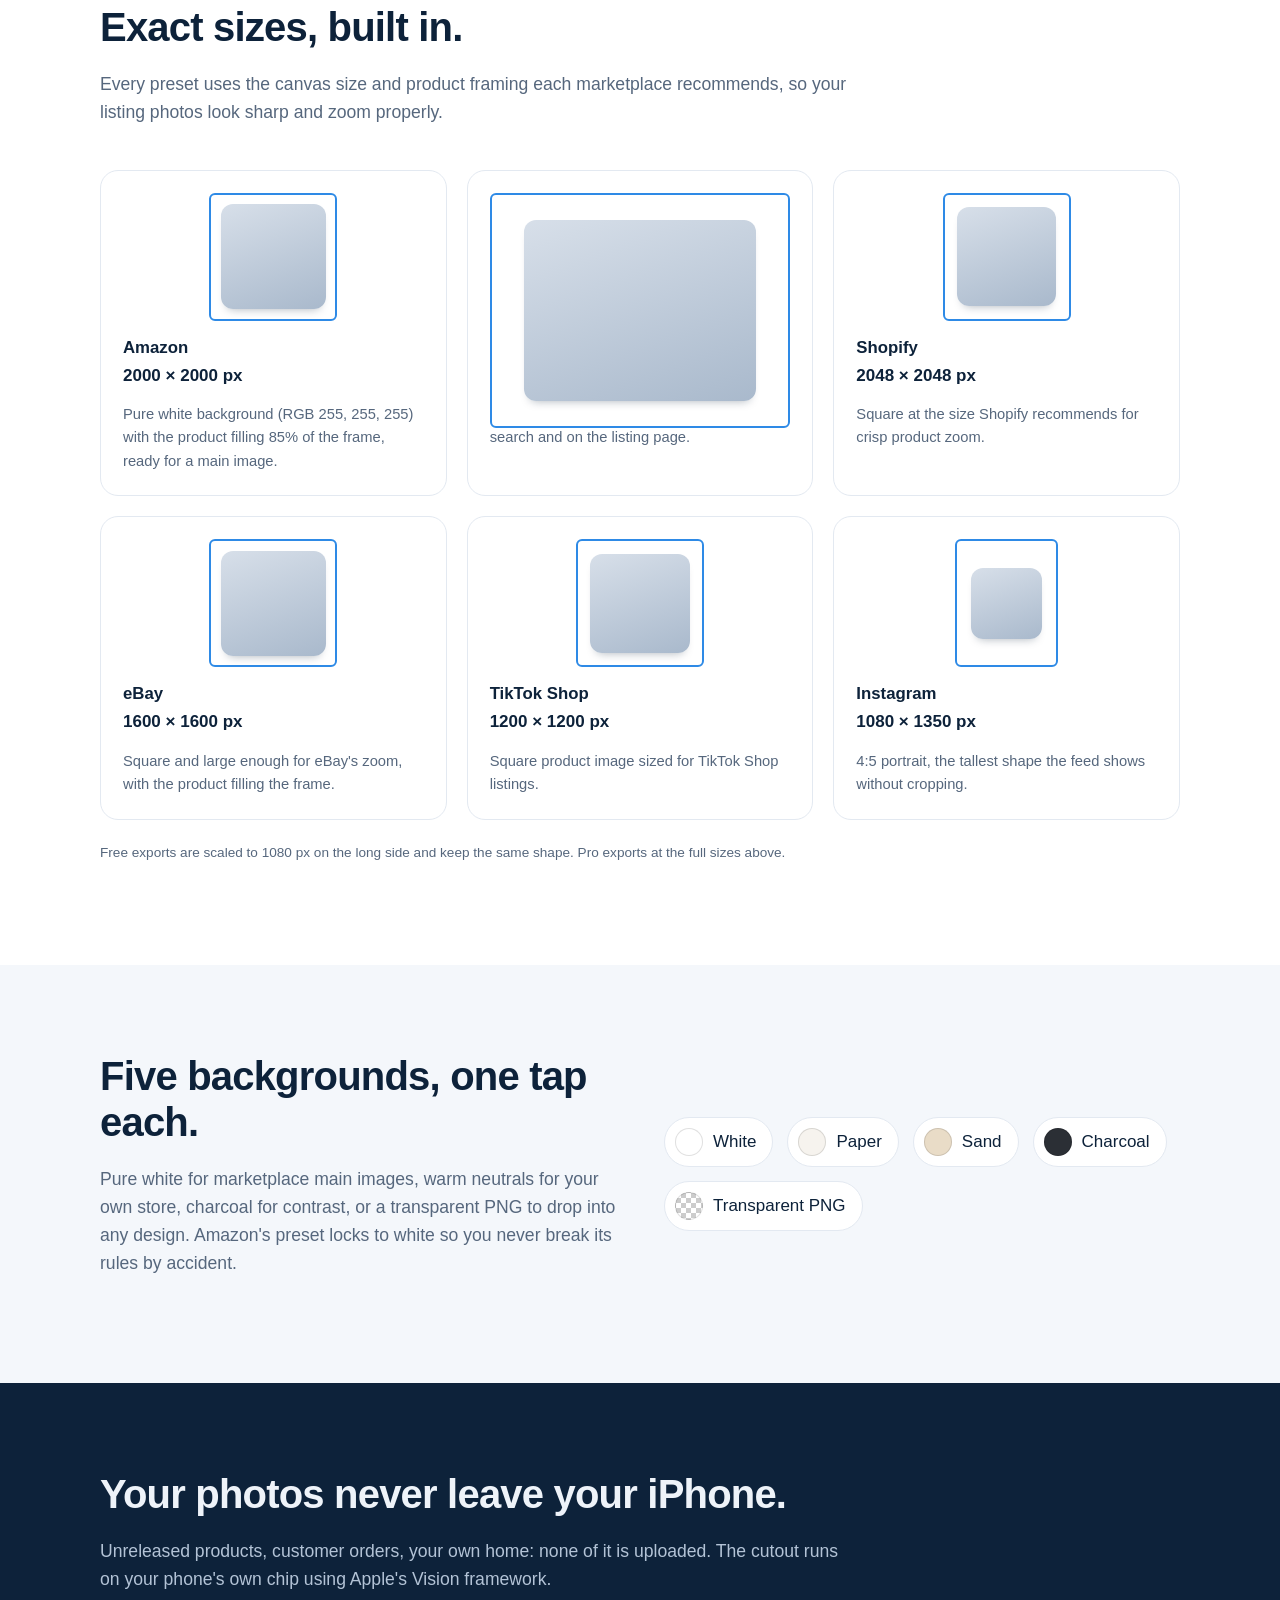
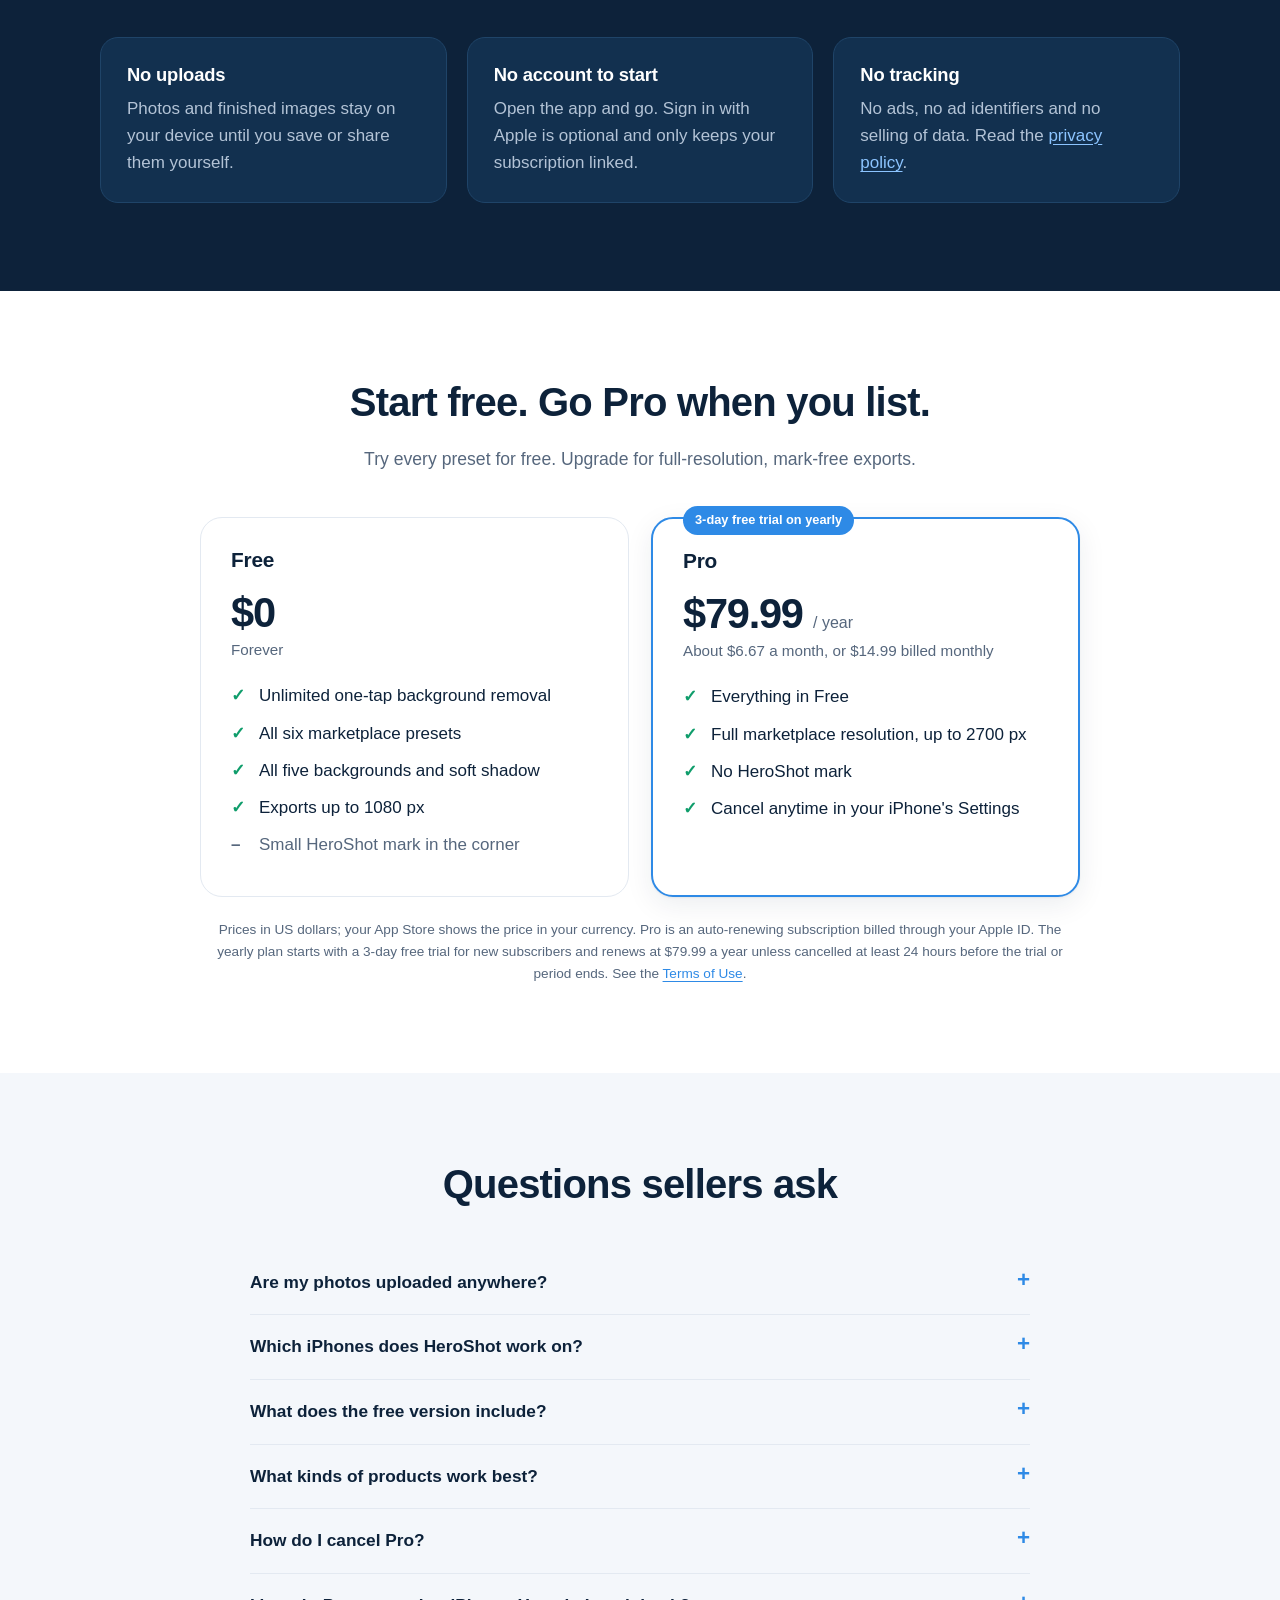
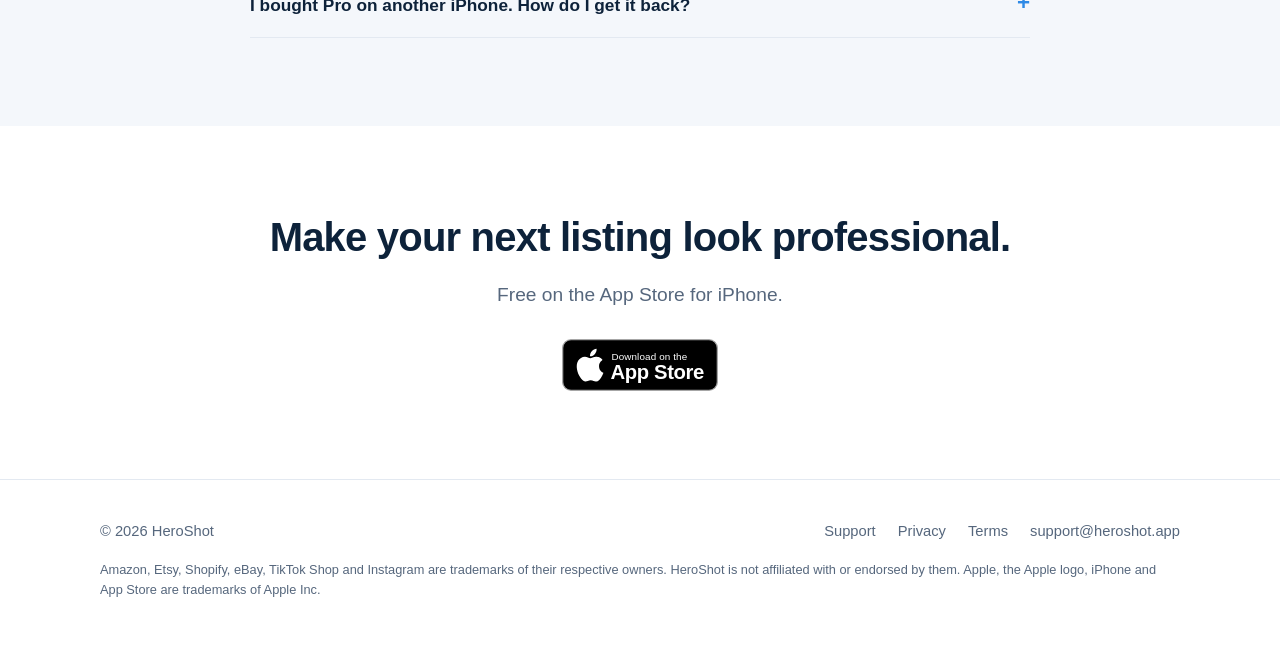
==== commit 1f78b0b7: "Rebuild heroshot.app for v1.0 and deploy it on Cloudflare Pages The old site sold AI scenes, video a" ====
--- a/index.html
+++ b/index.html
@@ -1,737 +1,305 @@
-<!DOCTYPE html>
+<!doctype html>
 <html lang="en">
 <head>
-    <meta charset="UTF-8">
-    <meta name="viewport" content="width=device-width, initial-scale=1.0">
-    <title>HeroShot — AI Product Photo Studio for Marketplace Sellers</title>
-    <meta name="description" content="Turn one phone photo into 50+ marketing assets. AI hero shots, lifestyle scenes, and ad videos for Shopify, Amazon, TikTok Shop, and Noon. iOS-first. From $29/mo.">
-
-    <!-- Open Graph -->
-    <meta property="og:type" content="website">
-    <meta property="og:title" content="HeroShot — AI Product Photos in 60 Seconds">
-    <meta property="og:description" content="One phone photo. 50+ marketing assets. Built for Shopify, Amazon, TikTok Shop & Noon sellers. iOS-first.">
-    <meta property="og:image" content="https://heroshot.app/og.png">
-    <meta property="og:image:width" content="1200">
-    <meta property="og:image:height" content="630">
-    <meta property="og:url" content="https://heroshot.app">
-    <meta property="og:site_name" content="HeroShot">
-    <meta name="twitter:card" content="summary_large_image">
-    <meta name="twitter:title" content="HeroShot — AI Product Photos in 60 Seconds">
-    <meta name="twitter:description" content="One phone photo → 50+ marketing assets. iOS-first.">
-    <meta name="twitter:image" content="https://heroshot.app/og.png">
-    <meta name="twitter:site" content="@heroshotai">
-    <link rel="canonical" href="https://heroshot.app">
-
-    <!-- Favicon -->
-    <link rel="icon" href="data:image/svg+xml,<svg xmlns=%22http://www.w3.org/2000/svg%22 viewBox=%220 0 100 100%22><text y=%22.9em%22 font-size=%2290%22>📸</text></svg>">
-
-    <style>
-        * { margin: 0; padding: 0; box-sizing: border-box; }
-        :root {
-            --brand: #2E8AE6;
-            --brand-dark: #1E5A99;
-            --navy: #0D223A;
-            --bg: #ffffff;
-            --text: #0D223A;
-            --muted: #6B7C93;
-            --border: #E5E9F0;
-            --success: #10B981;
-        }
-        @media (prefers-color-scheme: dark) {
-            :root {
-                --bg: #0D223A;
-                --text: #ffffff;
-                --muted: #94A3B8;
-                --border: #1E3A5F;
-            }
-        }
-        body {
-            font-family: -apple-system, BlinkMacSystemFont, "SF Pro Text", "Segoe UI", Roboto, sans-serif;
-            color: var(--text);
-            background: var(--bg);
-            line-height: 1.6;
-            -webkit-font-smoothing: antialiased;
-        }
-        .container { max-width: 1100px; margin: 0 auto; padding: 0 24px; }
-
-        /* Nav */
-        nav {
-            padding: 20px 0;
-            border-bottom: 1px solid var(--border);
-            position: sticky;
-            top: 0;
-            background: var(--bg);
-            z-index: 100;
-            backdrop-filter: saturate(180%) blur(10px);
-        }
-        nav .container { display: flex; justify-content: space-between; align-items: center; }
-        .logo { font-size: 22px; font-weight: 700; color: var(--brand); }
-        .nav-links a { color: var(--text); text-decoration: none; margin-left: 32px; font-weight: 500; }
-        .nav-links a:hover { color: var(--brand); }
-
-        /* Hero */
-        .hero {
-            padding: 80px 0 60px;
-            text-align: center;
-        }
-        .hero h1 {
-            font-size: clamp(36px, 6vw, 64px);
-            font-weight: 800;
-            line-height: 1.1;
-            margin-bottom: 24px;
-            letter-spacing: -0.02em;
-        }
-        .hero h1 .gradient {
-            background: linear-gradient(135deg, var(--brand), var(--brand-dark));
-            -webkit-background-clip: text;
-            background-clip: text;
-            -webkit-text-fill-color: transparent;
-        }
-        .hero p.subhead {
-            font-size: 20px;
-            color: var(--muted);
-            max-width: 700px;
-            margin: 0 auto 40px;
-        }
-        .cta-group {
-            display: flex;
-            gap: 16px;
-            justify-content: center;
-            flex-wrap: wrap;
-            margin-bottom: 32px;
-        }
-        .btn {
-            display: inline-block;
-            padding: 16px 32px;
-            border-radius: 12px;
-            font-weight: 600;
-            font-size: 16px;
-            text-decoration: none;
-            transition: all 0.2s;
-            cursor: pointer;
-            border: none;
-        }
-        .btn-primary {
-            background: var(--brand);
-            color: white;
-        }
-        .btn-primary:hover {
-            background: var(--brand-dark);
-            transform: translateY(-1px);
-        }
-        .btn-secondary {
-            background: transparent;
-            color: var(--brand);
-            border: 2px solid var(--brand);
-        }
-        .btn-secondary:hover { background: var(--brand); color: white; }
-
-        .trust-strip {
-            font-size: 14px;
-            color: var(--muted);
-            display: flex;
-            justify-content: center;
-            gap: 24px;
-            flex-wrap: wrap;
-        }
-        .trust-strip span::before { content: "✓ "; color: var(--success); }
-
-        /* Demo section */
-        .demo {
-            padding: 60px 0;
-            background: linear-gradient(135deg, rgba(46,138,230,0.05), rgba(30,90,153,0.05));
-        }
-        .demo h2 { font-size: clamp(28px, 4vw, 44px); text-align: center; margin-bottom: 16px; }
-        .demo p.subhead-demo {
-            text-align: center;
-            color: var(--muted);
-            font-size: 18px;
-            margin-bottom: 40px;
-        }
-        .demo-placeholder {
-            background: var(--text);
-            color: var(--bg);
-            aspect-ratio: 16/9;
-            max-width: 800px;
-            margin: 0 auto;
-            border-radius: 16px;
-            display: flex;
-            align-items: center;
-            justify-content: center;
-            font-size: 24px;
-            box-shadow: 0 20px 60px rgba(0,0,0,0.1);
-        }
-
-        /* Use cases */
-        .use-cases { padding: 80px 0; }
-        .use-cases h2 { font-size: clamp(28px, 4vw, 44px); text-align: center; margin-bottom: 48px; }
-        .cards { display: grid; grid-template-columns: repeat(auto-fit, minmax(280px, 1fr)); gap: 24px; }
-        .card {
-            background: var(--bg);
-            border: 1px solid var(--border);
-            border-radius: 16px;
-            padding: 32px;
-            transition: transform 0.2s, box-shadow 0.2s;
-        }
-        .card:hover {
-            transform: translateY(-4px);
-            box-shadow: 0 20px 40px rgba(0,0,0,0.08);
-        }
-        .card h3 { font-size: 22px; margin-bottom: 12px; color: var(--brand); }
-
-        /* Comparison */
-        .compare { padding: 80px 0; background: var(--border); }
-        @media (prefers-color-scheme: dark) { .compare { background: rgba(255,255,255,0.02); } }
-        .compare h2 { font-size: clamp(28px, 4vw, 44px); text-align: center; margin-bottom: 48px; }
-        table { width: 100%; max-width: 900px; margin: 0 auto; border-collapse: collapse; background: var(--bg); border-radius: 12px; overflow: hidden; }
-        th, td { padding: 16px 20px; text-align: left; border-bottom: 1px solid var(--border); }
-        th { background: var(--brand); color: white; font-weight: 600; }
-        td:nth-child(n+2) { text-align: center; }
-        .check { color: var(--success); font-weight: 700; }
-        .cross { color: #DC2626; }
-        .partial { color: #F59E0B; }
-        .highlight { background: rgba(46,138,230,0.08); font-weight: 600; }
-
-        /* Pricing */
-        .pricing { padding: 80px 0; }
-        .pricing h2 { font-size: clamp(28px, 4vw, 44px); text-align: center; margin-bottom: 16px; }
-        .pricing-sub { text-align: center; color: var(--muted); margin-bottom: 48px; }
-        .price-cards { display: grid; grid-template-columns: repeat(auto-fit, minmax(240px, 1fr)); gap: 16px; max-width: 1100px; margin: 0 auto; }
-        .price-card {
-            border: 2px solid var(--border);
-            border-radius: 16px;
-            padding: 32px 24px;
-            text-align: center;
-            background: var(--bg);
-            position: relative;
-        }
-        .price-card.featured {
-            border-color: var(--brand);
-            transform: scale(1.05);
-        }
-        .price-card.featured::before {
-            content: "MOST POPULAR";
-            position: absolute;
-            top: -12px;
-            left: 50%;
-            transform: translateX(-50%);
-            background: var(--brand);
-            color: white;
-            padding: 4px 16px;
-            border-radius: 20px;
-            font-size: 11px;
-            font-weight: 700;
-        }
-        .price-card h3 { font-size: 20px; margin-bottom: 8px; }
-        .price-card .price { font-size: 36px; font-weight: 800; color: var(--brand); margin: 16px 0; }
-        .price-card .price small { font-size: 14px; color: var(--muted); font-weight: 400; }
-        .price-card ul { list-style: none; text-align: left; margin: 20px 0; }
-        .price-card li { padding: 6px 0; font-size: 14px; color: var(--muted); }
-        .price-card li::before { content: "✓ "; color: var(--success); margin-right: 6px; }
-
-        /* Waitlist form */
-        .waitlist {
-            padding: 80px 0;
-            background: linear-gradient(135deg, var(--brand), var(--brand-dark));
-            color: white;
-            text-align: center;
-        }
-        .waitlist h2 { font-size: clamp(28px, 4vw, 44px); color: white; margin-bottom: 16px; }
-        .waitlist p { font-size: 18px; opacity: 0.9; max-width: 600px; margin: 0 auto 32px; }
-        .waitlist-form {
-            max-width: 480px;
-            margin: 0 auto;
-            display: flex;
-            gap: 12px;
-            flex-wrap: wrap;
-        }
-        .waitlist-form input {
-            flex: 1;
-            min-width: 240px;
-            padding: 16px 20px;
-            border-radius: 12px;
-            border: none;
-            font-size: 16px;
-            outline: none;
-        }
-        .waitlist-form button {
-            padding: 16px 32px;
-            border-radius: 12px;
-            border: none;
-            background: var(--navy);
-            color: white;
-            font-weight: 600;
-            font-size: 16px;
-            cursor: pointer;
-            transition: all 0.2s;
-        }
-        .waitlist-form button:hover { background: #000; }
-        .reserve-link { color: white; opacity: 0.85; margin-top: 16px; display: inline-block; text-decoration: underline; }
-
-        /* FAQ */
-        .faq { padding: 80px 0; }
-        .faq h2 { font-size: clamp(28px, 4vw, 44px); text-align: center; margin-bottom: 48px; }
-        details {
-            max-width: 800px;
-            margin: 0 auto 12px;
-            padding: 20px;
-            border: 1px solid var(--border);
-            border-radius: 12px;
-            cursor: pointer;
-        }
-        summary { font-weight: 600; font-size: 17px; }
-        details p { margin-top: 12px; color: var(--muted); }
-
-        /* Footer */
-        footer { padding: 40px 0; border-top: 1px solid var(--border); text-align: center; color: var(--muted); font-size: 14px; }
-        footer a { color: var(--muted); margin: 0 12px; text-decoration: none; }
-        footer a:hover { color: var(--brand); }
-    </style>
+<meta charset="utf-8">
+<meta name="viewport" content="width=device-width, initial-scale=1">
+<title>HeroShot: Background Remover for Marketplace Sellers (iPhone)</title>
+<meta name="description" content="Remove product photo backgrounds in one tap on your iPhone and export at exact Amazon, Etsy, Shopify, eBay, TikTok Shop and Instagram sizes. Photos never leave your phone. Free to start.">
+<link rel="canonical" href="https://heroshot.app/">
+<meta name="theme-color" content="#ffffff" media="(prefers-color-scheme: light)">
+<meta name="theme-color" content="#0a1522" media="(prefers-color-scheme: dark)">
+<meta name="apple-itunes-app" content="app-id=6772790208">
+<meta property="og:type" content="website">
+<meta property="og:site_name" content="HeroShot">
+<meta property="og:url" content="https://heroshot.app/">
+<meta property="og:title" content="HeroShot: clean product photos at exact marketplace sizes">
+<meta property="og:description" content="One tap removes the background on your iPhone. Export for Amazon, Etsy, Shopify, eBay, TikTok Shop and Instagram. Photos never leave your phone.">
+<meta property="og:image" content="https://heroshot.app/assets/og.jpg">
+<meta property="og:image:width" content="1200">
+<meta property="og:image:height" content="630">
+<meta property="og:image:alt" content="A cluttered phone photo of a sneaker next to the same sneaker on a clean studio background.">
+<meta name="twitter:card" content="summary_large_image">
+<meta name="twitter:title" content="HeroShot: clean product photos at exact marketplace sizes">
+<meta name="twitter:description" content="One tap removes the background on your iPhone. Photos never leave your phone.">
+<meta name="twitter:image" content="https://heroshot.app/assets/og.jpg">
+<link rel="icon" href="assets/icon.svg" type="image/svg+xml">
+<link rel="apple-touch-icon" href="assets/apple-touch-icon.png">
+<link rel="preload" as="image" href="assets/after-720.webp" imagesrcset="assets/after-720.webp 720w, assets/after-1200.webp 1200w" imagesizes="(max-width: 900px) 92vw, 520px">
+<link rel="stylesheet" href="assets/site.css">
+<script type="application/ld+json">
+{
+  "@context": "https://schema.org",
+  "@type": "SoftwareApplication",
+  "name": "HeroShot",
+  "operatingSystem": "iOS 17 or later",
+  "applicationCategory": "MultimediaApplication",
+  "description": "On-device background removal for product photos, exported at exact marketplace sizes for Amazon, Etsy, Shopify, eBay, TikTok Shop and Instagram.",
+  "url": "https://heroshot.app/",
+  "downloadUrl": "https://apps.apple.com/app/id6772790208",
+  "image": "https://heroshot.app/assets/og.jpg",
+  "offers": [
+    { "@type": "Offer", "name": "Free", "price": "0", "priceCurrency": "USD" },
+    { "@type": "Offer", "name": "Pro monthly", "price": "14.99", "priceCurrency": "USD" },
+    { "@type": "Offer", "name": "Pro yearly", "price": "79.99", "priceCurrency": "USD" }
+  ]
+}
+</script>
+<script type="application/ld+json">
+{
+  "@context": "https://schema.org",
+  "@type": "FAQPage",
+  "mainEntity": [
+    { "@type": "Question", "name": "Are my photos uploaded anywhere?", "acceptedAnswer": { "@type": "Answer", "text": "No. HeroShot removes the background with Apple's on-device Vision framework. Your photos and the finished images stay on your iPhone until you choose to save or share them." } },
+    { "@type": "Question", "name": "Which iPhones does HeroShot work on?", "acceptedAnswer": { "@type": "Answer", "text": "Any iPhone that runs iOS 17 or later." } },
+    { "@type": "Question", "name": "What does the free version include?", "acceptedAnswer": { "@type": "Answer", "text": "Unlimited background removal and every marketplace preset, exported at up to 1080 pixels on the long side with a small HeroShot mark in the corner. Pro removes the mark and exports at each marketplace's full size." } },
+    { "@type": "Question", "name": "How do I cancel Pro?", "acceptedAnswer": { "@type": "Answer", "text": "Open the Settings app on your iPhone, tap your name, then Subscriptions, then HeroShot, and tap Cancel Subscription. Cancel at least 24 hours before a trial or billing period ends to avoid the next charge." } }
+  ]
+}
+</script>
 </head>
 <body>
-
-<nav>
-    <div class="container">
-        <div class="logo">📸 HeroShot</div>
-        <div class="nav-links">
-            <a href="#how">How it works</a>
-            <a href="#pricing">Pricing</a>
-            <a href="#waitlist">Get early access</a>
-        </div>
-    </div>
-</nav>
-
-<section class="hero">
-    <div class="container">
-        <h1>Turn 1 phone photo into a <span class="gradient">complete marketing kit</span>.</h1>
-        <p class="subhead">HeroShot is the AI photo studio for marketplace sellers. Snap your product on your iPhone. Get 50+ hero shots, lifestyle scenes, ad videos, and infographics in 60 seconds — exported for Shopify, Amazon, TikTok Shop, and Noon.</p>
-        <div class="cta-group">
-            <a href="https://buy.stripe.com/REPLACE_WITH_PREORDER_LINK" class="btn btn-primary" id="btn-pro-preorder" data-founding-cta>Reserve $49 lifetime Pro →</a>
-            <a href="#waitlist" class="btn btn-primary" data-founding-soldout style="display:none; background:#0D223A;">Sold out — join the waitlist →</a>
-            <a href="https://calendly.com/REPLACE_WITH_CALENDLY" class="btn btn-secondary" id="btn-feedback-call">Book 15-min seller feedback call →</a>
-        </div>
-        <p style="font-size:13px; color:var(--muted); margin-top:-16px; margin-bottom:24px;">
-            <strong><span data-founding-spots-remaining>—</span> of <span data-founding-spots-total>100</span></strong> founding spots remaining · Normally $99/mo · 14-day refund guarantee
-        </p>
-        <p style="font-size:14px; color:var(--muted); margin-bottom:24px;"><a href="#waitlist" style="color:var(--brand);">Or just join the free waitlist →</a></p>
-        <p class="trust-strip">
-            <span>Built by sellers, for sellers</span>
-            <span>iOS-first</span>
-            <span>Saves $300+/SKU</span>
-            <span>14-day refund guarantee</span>
-        </p>
-    </div>
-</section>
-
-<section class="demo" id="how">
-    <div class="container">
-        <h2>Watch 1 photo become a full marketing kit.</h2>
-        <p class="subhead-demo">This used to take 10 hours and $400. Now it takes 60 seconds.</p>
-        <div style="max-width: 900px; margin: 0 auto;">
-            <div style="text-align: center;">
-                <p style="font-size: 13px; color: var(--muted); font-weight: 600; margin-bottom: 12px; text-transform: uppercase; letter-spacing: 0.06em;">↓ One phone photo of your product</p>
-                <img src="before_messy.png" alt="Amateur iPhone product photo" style="max-width: 320px; width: 100%; border-radius: 12px; box-shadow: 0 10px 30px rgba(0,0,0,0.12);">
-            </div>
-            <div style="text-align: center; margin: 28px 0 20px; font-size: 28px;">⬇️</div>
-            <p style="font-size: 13px; color: var(--muted); font-weight: 600; margin-bottom: 16px; text-transform: uppercase; letter-spacing: 0.06em; text-align: center;">↓ 5 variants in 60 seconds</p>
-            <div style="display: grid; grid-template-columns: repeat(auto-fit, minmax(160px, 1fr)); gap: 12px;">
-                <div style="text-align: center;"><img src="hero_studio.png" alt="Hero shot — studio" style="width:100%; border-radius: 10px; aspect-ratio:1/1; object-fit:cover;"><p style="font-size:11px; color:var(--muted); margin-top:6px;">Studio hero</p></div>
-                <div style="text-align: center;"><img src="hero_threequarter.png" alt="Hero shot — three-quarter" style="width:100%; border-radius: 10px; aspect-ratio:1/1; object-fit:cover;"><p style="font-size:11px; color:var(--muted); margin-top:6px;">3/4 angle</p></div>
-                <div style="text-align: center;"><img src="hero_flatlay.png" alt="Flat lay" style="width:100%; border-radius: 10px; aspect-ratio:1/1; object-fit:cover;"><p style="font-size:11px; color:var(--muted); margin-top:6px;">Flat lay</p></div>
-                <div style="text-align: center;"><img src="lifestyle_apartment.png" alt="Lifestyle indoor" style="width:100%; border-radius: 10px; aspect-ratio:1/1; object-fit:cover;"><p style="font-size:11px; color:var(--muted); margin-top:6px;">Indoor lifestyle</p></div>
-                <div style="text-align: center;"><img src="lifestyle_outdoor.png" alt="Lifestyle outdoor" style="width:100%; border-radius: 10px; aspect-ratio:1/1; object-fit:cover;"><p style="font-size:11px; color:var(--muted); margin-top:6px;">Outdoor golden hour</p></div>
-            </div>
-            <div style="text-align: center; margin-top: 36px;">
-                <p style="font-size: 13px; color: var(--muted); font-weight: 600; margin-bottom: 12px; text-transform: uppercase; letter-spacing: 0.06em;">↓ Plus AI ad video</p>
-                <video src="demo_video_5sec.mp4" autoplay muted loop playsinline style="max-width: 280px; width: 100%; border-radius: 12px; box-shadow: 0 12px 36px rgba(0,0,0,0.15);"></video>
-                <p style="font-size: 12px; color: var(--muted); margin-top: 12px;">5-sec product video (9:16 TikTok-ready). Pro tier includes 30 videos/month.</p>
-            </div>
-            <p style="text-align: center; margin-top: 36px; font-size: 18px; font-weight: 600; line-height: 1.5;">Plus Amazon A+ content. Plus Shopify, TikTok Shop, Noon export.<br>All from that one phone photo.</p>
-        </div>
-        <p style="font-size:13px; color:var(--muted); text-align:center; margin-top:24px; max-width:680px; margin-left:auto; margin-right:auto;">Sample output created with current AI models for demonstration. Final HeroShot launches in 8-10 weeks. Pre-orders include a 14-day refund guarantee if the launched product doesn't match the demo specs.</p>
-    </div>
-</section>
-
-<section class="use-cases">
-    <div class="container">
-        <h2>Built for every kind of seller.</h2>
-        <div class="cards">
-            <div class="card">
-                <h3>🛍 Shopify Sellers</h3>
-                <p>Stop paying for photoshoots. Generate brand-consistent hero shots, lifestyle scenes, and 15-sec ad videos — uploaded directly to your store with one tap.</p>
-            </div>
-            <div class="card">
-                <h3>📦 Amazon FBA Sellers</h3>
-                <p>Generate every required image size (2000×2000 main, lifestyle variants, infographic) for every SKU. Drop straight into Seller Central.</p>
-            </div>
-            <div class="card">
-                <h3>🎬 TikTok Shop Sellers</h3>
-                <p>Ad fatigue is real. Generate 10 fresh vertical 9:16 video variants per week — auto-cropped, captioned, ready to publish.</p>
-            </div>
-        </div>
-    </div>
-</section>
-
-<section class="compare">
-    <div class="container">
-        <h2>Why HeroShot, not another tool</h2>
-        <table>
-            <tr>
-                <th>Need</th>
-                <th>Pebblely</th>
-                <th>Photoroom</th>
-                <th>Canva</th>
-                <th>AdCreative.ai</th>
-                <th class="highlight">HeroShot</th>
-            </tr>
-            <tr>
-                <td>Mobile-first</td>
-                <td class="cross">✗</td>
-                <td class="check">✓</td>
-                <td class="check">✓</td>
-                <td class="cross">✗</td>
-                <td class="highlight check">✓</td>
-            </tr>
-            <tr>
-                <td>Shopify, Amazon, TikTok Shop & Noon export</td>
-                <td class="cross">✗</td>
-                <td class="partial">Shopify only</td>
-                <td class="cross">✗</td>
-                <td class="partial">Meta+Google ads</td>
-                <td class="highlight check">All 4 + more</td>
-            </tr>
-            <tr>
-                <td>AI video generation</td>
-                <td class="cross">✗</td>
-                <td class="partial">Ultra tier only</td>
-                <td class="partial">basic</td>
-                <td class="cross">✗</td>
-                <td class="highlight check">included in Pro $99</td>
-            </tr>
-            <tr>
-                <td>Brand consistency</td>
-                <td class="partial">partial</td>
-                <td class="check">✓ Brand Kit</td>
-                <td class="cross">✗</td>
-                <td class="partial">partial</td>
-                <td class="highlight check">✓</td>
-            </tr>
-            <tr>
-                <td>Built for sellers</td>
-                <td class="check">✓</td>
-                <td class="check">✓</td>
-                <td class="partial">partial</td>
-                <td class="check">ads-focused</td>
-                <td class="highlight check">product-photo workflow first</td>
-            </tr>
-            <tr>
-                <td>Founding-seller lifetime offer</td>
-                <td class="cross">✗</td>
-                <td class="cross">✗</td>
-                <td class="cross">✗</td>
-                <td class="cross">✗</td>
-                <td class="highlight check"><strong>$49 lifetime (first 100)</strong></td>
-            </tr>
-            <tr>
-                <td>Starting price</td>
-                <td>$9/mo</td>
-                <td>$9.99/mo</td>
-                <td>$14.99/mo</td>
-                <td>$39/mo</td>
-                <td class="highlight"><strong>Free or $29/mo</strong></td>
-            </tr>
-        </table>
-        <p style="text-align: center; margin-top: 20px; font-size: 13px; color: var(--muted); max-width: 700px; margin-left: auto; margin-right: auto;">Comparison verified May 2026 from each vendor's public pricing page. Photoroom Ultra adds AI video + Shopify publish but at higher tiers; HeroShot bundles AI video + multi-marketplace export in Pro $99. AdCreative.ai is an ad-creative platform, not a product-photo workflow.</p>
-    </div>
-</section>
-
-<section style="padding: 80px 0; background: var(--bg);">
-    <div class="container">
-        <h2 style="font-size: clamp(28px, 4vw, 44px); text-align: center; margin-bottom: 16px;">Works for any product you sell.</h2>
-        <p style="text-align: center; color: var(--muted); font-size: 18px; margin-bottom: 40px;">Same workflow. Different SKUs. From beauty to electronics to home goods.</p>
-        <div style="display: grid; grid-template-columns: repeat(auto-fit, minmax(180px, 1fr)); gap: 16px; max-width: 900px; margin: 0 auto;">
-            <div style="text-align: center;"><img src="hero_studio.png" alt="Footwear" style="width:100%; border-radius: 12px; aspect-ratio:1/1; object-fit:cover; box-shadow: 0 6px 20px rgba(0,0,0,0.08);"><p style="font-size:13px; color:var(--muted); margin-top:8px; font-weight: 500;">Footwear</p></div>
-            <div style="text-align: center;"><img src="perfume.png" alt="Beauty / fragrance" style="width:100%; border-radius: 12px; aspect-ratio:1/1; object-fit:cover; box-shadow: 0 6px 20px rgba(0,0,0,0.08);"><p style="font-size:13px; color:var(--muted); margin-top:8px; font-weight: 500;">Beauty</p></div>
-            <div style="text-align: center;"><img src="earbuds.png" alt="Tech / accessories" style="width:100%; border-radius: 12px; aspect-ratio:1/1; object-fit:cover; box-shadow: 0 6px 20px rgba(0,0,0,0.08);"><p style="font-size:13px; color:var(--muted); margin-top:8px; font-weight: 500;">Tech</p></div>
-            <div style="text-align: center;"><img src="candle.png" alt="Home goods" style="width:100%; border-radius: 12px; aspect-ratio:1/1; object-fit:cover; box-shadow: 0 6px 20px rgba(0,0,0,0.08);"><p style="font-size:13px; color:var(--muted); margin-top:8px; font-weight: 500;">Home</p></div>
-            <div style="text-align: center;"><img src="supplement.png" alt="Wellness / supplements" style="width:100%; border-radius: 12px; aspect-ratio:1/1; object-fit:cover; box-shadow: 0 6px 20px rgba(0,0,0,0.08);"><p style="font-size:13px; color:var(--muted); margin-top:8px; font-weight: 500;">Wellness</p></div>
-        </div>
-        <p style="text-align: center; margin-top: 32px; color: var(--muted); font-size: 14px;">Apparel · Beauty · Tech · Home · Wellness · Food · Fashion · Toys · ...all you need is one phone photo.</p>
-    </div>
-</section>
-
-<section class="pricing" id="pricing">
-    <div class="container">
-        <h2>Plans that scale with your store.</h2>
-        <p class="pricing-sub">Founding sellers lock $49 lifetime Pro (first 100). Or start free + upgrade later. Cancel anytime.</p>
-        <div class="price-cards">
-            <div class="price-card">
-                <h3>Free</h3>
-                <div class="price">$0<small>/forever</small></div>
-                <ul>
-                    <li>3 generations / mo</li>
-                    <li>1 brand profile</li>
-                    <li>Standard quality</li>
-                    <li>Watermarked</li>
-                    <li>Single marketplace</li>
-                </ul>
-                <a href="#waitlist" class="btn btn-secondary" style="width:100%;">Start free</a>
-            </div>
-            <div class="price-card">
-                <h3>Starter</h3>
-                <div class="price">$29<small>/mo</small></div>
-                <ul>
-                    <li>100 generations / mo</li>
-                    <li>1 brand profile</li>
-                    <li>4K quality</li>
-                    <li>No watermark</li>
-                    <li>All marketplaces</li>
-                </ul>
-                <a href="#waitlist" class="btn btn-secondary" style="width:100%;">Get Starter</a>
-            </div>
-            <div class="price-card featured">
-                <h3>Pro</h3>
-                <div class="price">$99<small>/mo</small></div>
-                <ul>
-                    <li>500 generations / mo</li>
-                    <li>5 brand profiles</li>
-                    <li>AI video (30/mo)</li>
-                    <li>Direct Shopify upload</li>
-                    <li>Priority queue (2x faster)</li>
-                </ul>
-                <a href="https://buy.stripe.com/REPLACE_WITH_PREORDER_LINK" class="btn btn-primary" id="btn-pro-preorder-pricing" data-founding-cta style="width:100%;">Reserve $49 lifetime →</a>
-                <a href="#waitlist" class="btn btn-primary" data-founding-soldout style="display:none; width:100%; background:#0D223A;">Sold out — join waitlist →</a>
-                <p style="font-size:12px; color:var(--muted); margin-top:8px;"><strong><span data-founding-spots-remaining>—</span> of <span data-founding-spots-total>100</span></strong> spots left · or <a href="#waitlist" style="color:var(--brand);">7-day free trial</a></p>
-            </div>
-            <div class="price-card">
-                <h3>Business</h3>
-                <div class="price">$299<small>/mo</small></div>
-                <ul>
-                    <li>2,000 generations</li>
-                    <li>25 brands</li>
-                    <li>100 videos</li>
-                    <li>Team seats (3)</li>
-                    <li>API access</li>
-                </ul>
-                <a href="mailto:hello@heroshot.app" class="btn btn-secondary" style="width:100%;">Talk to founder</a>
-            </div>
-        </div>
-        <p style="text-align:center; margin-top:32px; color:var(--muted); font-size:14px;">Annual plans save 17%. Agency tier $999/mo with white-label available. <a href="mailto:hello@heroshot.app" style="color:var(--brand);">Contact for Enterprise</a>.</p>
-    </div>
-</section>
-
-<section class="waitlist" id="waitlist">
-    <div class="container">
-        <h2>Get on the TestFlight beta.</h2>
-        <p>We're opening early access to the first 500 sellers. Drop your email + we'll email you when HeroShot is ready (next 4-6 weeks).</p>
-        <!-- JS submits via fetch to API_BASE+/v1/waitlist; action= is a no-JS mailto fallback. -->
-        <form class="waitlist-form" id="signup-form" action="mailto:founder@heroshot.app" method="POST" novalidate>
-            <input type="email" name="email" placeholder="your@email.com" required
-                   aria-label="Email address"
-                   autocomplete="email"
-                   inputmode="email"
-                   spellcheck="false">
-            <select name="marketplace"
-                    aria-label="Which marketplace do you sell on"
-                    style="padding: 16px 20px; border-radius: 12px; border: 1px solid var(--border); background: var(--bg); color: var(--text); font-size: 16px; min-width: 180px;">
-                <option value="">Where do you sell?</option>
-                <option value="shopify">Shopify</option>
-                <option value="amazon">Amazon</option>
-                <option value="ttshop">TikTok Shop</option>
-                <option value="noon">Noon</option>
-                <option value="multiple">Multiple</option>
-                <option value="other">Other</option>
-            </select>
-            <button type="submit">Get early access</button>
-        </form>
-        <p id="signup-error" role="alert" aria-live="polite" style="display:none; color:#FEE2E2; background:#7F1D1D; padding:12px 16px; border-radius:8px; margin-top:12px; max-width:560px; margin-left:auto; margin-right:auto; font-size:14px;"></p>
-        <a href="https://buy.stripe.com/REPLACE_WITH_YOUR_LINK" class="reserve-link">Or reserve your spot — $1 today (applied to your first month) →</a>
-    </div>
-</section>
-
-<section class="faq">
-    <div class="container">
-        <h2>Frequently asked.</h2>
-        <details>
-            <summary>Will Apple reject AI-generated product images?</summary>
-            <p>No. Commercial AI image generation is allowed. We follow App Store Guidelines 4.7 + privacy manifest requirements. Generated content is yours.</p>
-        </details>
-        <details>
-            <summary>Can I use these images for ads on TikTok / Meta?</summary>
-            <p>Yes. All generated content is licensed for your commercial use across any platform.</p>
-        </details>
-        <details>
-            <summary>Do you store my photos?</summary>
-            <p>For 90 days on Free tier, 12 months on paid. You can delete them anytime. We never use your photos to train AI.</p>
-        </details>
-        <details>
-            <summary>What marketplaces are supported at launch?</summary>
-            <p>Shopify (direct upload), Amazon (download formatted), TikTok Shop (download formatted), Noon (download formatted), Meta Ads (formatted), Google Shopping (formatted). More coming.</p>
-        </details>
-        <details>
-            <summary>Can I cancel anytime?</summary>
-            <p>Yes. Cancel via iOS Settings → Subscriptions. Your access continues until the end of the billing period.</p>
-        </details>
-        <details>
-            <summary>What about Arabic / Spanish / multi-language?</summary>
-            <p>Arabic + Spanish launching in v1.1. Listing translation features coming.</p>
-        </details>
-        <details>
-            <summary>How is this different from Photoroom Ultra?</summary>
-            <p>Photoroom is excellent for Shopify-only sellers — they added AI video + Shopify direct upload at Ultra tier. HeroShot's wedge: <strong>multi-marketplace</strong>. We export formatted for Amazon (A+ content + variant sizes), TikTok Shop (9:16 vertical), and Noon (Gulf-required dims) — Photoroom does none of these. Plus AI video is in our $99 Pro tier, not $$$ Ultra. If you sell on 2+ marketplaces, HeroShot pays for itself in time saved cropping + re-uploading.</p>
-        </details>
-        <details>
-            <summary>What if I pre-order $49 lifetime Pro and the launched product disappoints?</summary>
-            <p>Full refund within 14 days of public launch if the product doesn't deliver what we demo here. Just email refund@heroshot.app. No questions.</p>
-        </details>
-        <details>
-            <summary>When will HeroShot launch?</summary>
-            <p>TestFlight beta in 4-6 weeks (you'll get an invite). Public App Store in 8-10 weeks. Pre-order locks your $49 lifetime price + first-100-seller status.</p>
-        </details>
-        <details>
-            <summary>Why iOS-first?</summary>
-            <p>Sellers carry phones everywhere — warehouse, packaging area, on the road. iPhone camera + Apple Intelligence + on-device processing makes mobile the natural workflow. Android coming in v1.1.</p>
-        </details>
-    </div>
-</section>
-
-<section style="padding: 80px 0; background: linear-gradient(135deg, var(--brand), var(--brand-dark)); color: white; text-align: center;">
-    <div class="container">
-        <h2 style="color:white; font-size:clamp(28px,4vw,44px); margin-bottom:16px;">Stop spending $300/SKU on product photos.</h2>
-        <p style="font-size:18px; opacity:0.9; max-width:600px; margin: 0 auto 32px;">Pre-order Pro lifetime for $49. First 100 sellers only.</p>
-        <a href="https://buy.stripe.com/REPLACE_WITH_PREORDER_LINK" style="display:inline-block; padding: 18px 40px; border-radius: 12px; background: var(--navy); color: white; text-decoration: none; font-weight: 700; font-size: 18px;" id="btn-final-cta">Reserve $49 lifetime Pro →</a>
-        <p style="margin-top:20px;"><a href="https://calendly.com/REPLACE_WITH_CALENDLY" style="color:white; opacity:0.9; text-decoration:underline; margin-right:24px;">Or book 15-min feedback call →</a><a href="#waitlist" style="color:white; opacity:0.85; text-decoration:underline;">Or just join waitlist →</a></p>
-    </div>
-</section>
+<a class="skip" href="#main">Skip to content</a>
+
+<header class="nav">
+  <div class="wrap">
+    <a class="brand" href="./" aria-label="HeroShot home"><img src="assets/icon.svg" alt="" width="30" height="30">HeroShot</a>
+    <nav class="nav-links" aria-label="Primary">
+      <a href="#how">How it works</a>
+      <a href="#sizes">Sizes</a>
+      <a href="#pricing">Pricing</a>
+      <a href="support/">Support</a>
+    </nav>
+    <a class="badge-link" href="https://apps.apple.com/app/id6772790208" data-app-store><img class="badge" src="assets/app-store-badge.svg" alt="Download on the App Store" width="108" height="36"></a>
+  </div>
+</header>
+
+<main id="main">
+  <section class="hero">
+    <div class="wrap">
+      <div>
+        <span class="eyebrow">Background remover for sellers</span>
+        <h1>Clean product photos at the exact size every marketplace wants.</h1>
+        <p class="lede">Snap a product anywhere. HeroShot lifts it off the background in one tap and exports it ready for Amazon, Etsy, Shopify, eBay, TikTok Shop and Instagram. Your photos never leave your iPhone.</p>
+        <div class="cta-row">
+          <a class="badge-link" href="https://apps.apple.com/app/id6772790208" data-app-store><img src="assets/app-store-badge.svg" alt="Download on the App Store" width="156" height="52"></a>
+          <span class="cta-note">Free to start. No account needed.</span>
+        </div>
+        <ul class="hero-points">
+          <li>One-tap cutout</li>
+          <li>Pure white for Amazon</li>
+          <li>Processed on your iPhone</li>
+        </ul>
+      </div>
+      <div class="compare" id="compare">
+        <img src="assets/before-720.webp" srcset="assets/before-720.webp 720w, assets/before-1200.webp 1200w" sizes="(max-width: 900px) 92vw, 520px" alt="Before: a sneaker photographed on a cluttered desk." width="720" height="720" decoding="async">
+        <img class="after" src="assets/after-720.webp" srcset="assets/after-720.webp 720w, assets/after-1200.webp 1200w" sizes="(max-width: 900px) 92vw, 520px" alt="After: the same sneaker on a clean studio background." width="720" height="720" fetchpriority="high">
+        <span class="tag l">Before</span>
+        <span class="tag r">After</span>
+        <input type="range" min="0" max="100" value="50" aria-label="Drag to compare before and after">
+        <span class="handle" aria-hidden="true"></span>
+      </div>
+    </div>
+  </section>
+
+  <section id="how" class="soft">
+    <div class="wrap">
+      <div class="section-head">
+        <h2>From kitchen table to listing in three taps.</h2>
+        <p>No studio, no lightbox, no desktop editor. Everything happens in the app, on your phone.</p>
+      </div>
+      <div class="grid-3">
+        <div class="card">
+          <div class="step-num">1</div>
+          <h3>Pick a product photo</h3>
+          <p>Any photo in your library works, straight from the iPhone camera. Messy backgrounds are fine.</p>
+        </div>
+        <div class="card">
+          <div class="step-num">2</div>
+          <h3>Tap once to cut it out</h3>
+          <p>HeroShot finds the product and removes everything else, with clean edges and an optional soft shadow.</p>
+        </div>
+        <div class="card">
+          <div class="step-num">3</div>
+          <h3>Pick a marketplace and share</h3>
+          <p>Choose a preset and HeroShot sizes and frames the product for you. Tap Export to save it to Photos or share it straight to your seller app.</p>
+        </div>
+      </div>
+    </div>
+  </section>
+
+  <section id="sizes">
+    <div class="wrap">
+      <div class="section-head">
+        <h2>Exact sizes, built in.</h2>
+        <p>Every preset uses the canvas size and product framing each marketplace recommends, so your listing photos look sharp and zoom properly.</p>
+      </div>
+      <div class="sizes">
+        <div class="size">
+          <div class="frame-box"><div class="frame" style="aspect-ratio:1;--fill:85%"></div></div>
+          <div><div class="name">Amazon</div><div class="px">2000 × 2000 px</div></div>
+          <p class="note">Pure white background (RGB 255, 255, 255) with the product filling 85% of the frame, ready for a main image.</p>
+        </div>
+        <div class="size">
+          <div class="frame-box"><div class="frame wide" style="aspect-ratio:4/3;--fill:78%"></div></div>
+          <div><div class="name">Etsy</div><div class="px">2700 × 2025 px</div></div>
+          <p class="note">4:3 landscape, the shape Etsy shows in search and on the listing page.</p>
+        </div>
+        <div class="size">
+          <div class="frame-box"><div class="frame" style="aspect-ratio:1;--fill:80%"></div></div>
+          <div><div class="name">Shopify</div><div class="px">2048 × 2048 px</div></div>
+          <p class="note">Square at the size Shopify recommends for crisp product zoom.</p>
+        </div>
+        <div class="size">
+          <div class="frame-box"><div class="frame" style="aspect-ratio:1;--fill:85%"></div></div>
+          <div><div class="name">eBay</div><div class="px">1600 × 1600 px</div></div>
+          <p class="note">Square and large enough for eBay's zoom, with the product filling the frame.</p>
+        </div>
+        <div class="size">
+          <div class="frame-box"><div class="frame" style="aspect-ratio:1;--fill:80%"></div></div>
+          <div><div class="name">TikTok Shop</div><div class="px">1200 × 1200 px</div></div>
+          <p class="note">Square product image sized for TikTok Shop listings.</p>
+        </div>
+        <div class="size">
+          <div class="frame-box"><div class="frame" style="aspect-ratio:4/5;--fill:72%"></div></div>
+          <div><div class="name">Instagram</div><div class="px">1080 × 1350 px</div></div>
+          <p class="note">4:5 portrait, the tallest shape the feed shows without cropping.</p>
+        </div>
+      </div>
+      <p class="fineprint">Free exports are scaled to 1080 px on the long side and keep the same shape. Pro exports at the full sizes above.</p>
+    </div>
+  </section>
+
+  <section class="soft">
+    <div class="wrap grid-2" style="align-items:center;gap:48px">
+      <div>
+        <h2>Five backgrounds, one tap each.</h2>
+        <p style="color:var(--muted);font-size:1.1rem">Pure white for marketplace main images, warm neutrals for your own store, charcoal for contrast, or a transparent PNG to drop into any design. Amazon's preset locks to white so you never break its rules by accident.</p>
+      </div>
+      <div class="swatches" role="list">
+        <span class="swatch" role="listitem"><i style="background:#fff"></i>White</span>
+        <span class="swatch" role="listitem"><i style="background:#f6f3ee"></i>Paper</span>
+        <span class="swatch" role="listitem"><i style="background:#e9dcc7"></i>Sand</span>
+        <span class="swatch" role="listitem"><i style="background:#2b2f35"></i>Charcoal</span>
+        <span class="swatch" role="listitem"><i class="checker"></i>Transparent PNG</span>
+      </div>
+    </div>
+  </section>
+
+  <section class="privacy-band" id="privacy">
+    <div class="wrap">
+      <div class="section-head">
+        <h2>Your photos never leave your iPhone.</h2>
+        <p>Unreleased products, customer orders, your own home: none of it is uploaded. The cutout runs on your phone's own chip using Apple's Vision framework.</p>
+      </div>
+      <div class="grid-3">
+        <div class="card"><h3>No uploads</h3><p>Photos and finished images stay on your device until you save or share them yourself.</p></div>
+        <div class="card"><h3>No account to start</h3><p>Open the app and go. Sign in with Apple is optional and only keeps your subscription linked.</p></div>
+        <div class="card"><h3>No tracking</h3><p>No ads, no ad identifiers and no selling of data. Read the <a href="privacy/" style="color:#8cc4ff">privacy policy</a>.</p></div>
+      </div>
+    </div>
+  </section>
+
+  <section id="pricing">
+    <div class="wrap">
+      <div class="section-head center">
+        <h2>Start free. Go Pro when you list.</h2>
+        <p>Try every preset for free. Upgrade for full-resolution, mark-free exports.</p>
+      </div>
+      <div class="plans">
+        <div class="plan">
+          <h3>Free</h3>
+          <div class="price">$0</div>
+          <div class="price-alt">Forever</div>
+          <ul>
+            <li>Unlimited one-tap background removal</li>
+            <li>All six marketplace presets</li>
+            <li>All five backgrounds and soft shadow</li>
+            <li>Exports up to 1080 px</li>
+            <li class="dim">Small HeroShot mark in the corner</li>
+          </ul>
+        </div>
+        <div class="plan pro">
+          <span class="ribbon">3-day free trial on yearly</span>
+          <h3>Pro</h3>
+          <div class="price">$79.99 <small>/ year</small></div>
+          <div class="price-alt">About $6.67 a month, or $14.99 billed monthly</div>
+          <ul>
+            <li>Everything in Free</li>
+            <li>Full marketplace resolution, up to 2700 px</li>
+            <li>No HeroShot mark</li>
+            <li>Cancel anytime in your iPhone's Settings</li>
+          </ul>
+        </div>
+      </div>
+      <p class="legal-note">Prices in US dollars; your App Store shows the price in your currency. Pro is an auto-renewing subscription billed through your Apple ID. The yearly plan starts with a 3-day free trial for new subscribers and renews at $79.99 a year unless cancelled at least 24 hours before the trial or period ends. See the <a href="terms/">Terms of Use</a>.</p>
+    </div>
+  </section>
+
+  <section class="soft" id="faq">
+    <div class="wrap">
+      <div class="section-head center"><h2>Questions sellers ask</h2></div>
+      <div class="faq">
+        <details>
+          <summary>Are my photos uploaded anywhere?</summary>
+          <p>No. HeroShot removes the background with Apple's on-device Vision framework. Your photos and the finished images stay on your iPhone until you choose to save or share them.</p>
+        </details>
+        <details>
+          <summary>Which iPhones does HeroShot work on?</summary>
+          <p>Any iPhone that runs iOS 17 or later.</p>
+        </details>
+        <details>
+          <summary>What does the free version include?</summary>
+          <p>Unlimited background removal and every marketplace preset, exported at up to 1080 pixels on the long side with a small HeroShot mark in the corner. Pro removes the mark and exports at each marketplace's full size.</p>
+        </details>
+        <details>
+          <summary>What kinds of products work best?</summary>
+          <p>Anything with a clear outline: shoes, bottles, jars, candles, jewelry, electronics, toys, packaged goods and folded clothing. Good light and a little space around the product give the cleanest edges.</p>
+        </details>
+        <details>
+          <summary>How do I cancel Pro?</summary>
+          <p>Open the Settings app on your iPhone, tap your name, then Subscriptions, then HeroShot, and tap Cancel Subscription. Cancel at least 24 hours before a trial or billing period ends to avoid the next charge.</p>
+        </details>
+        <details>
+          <summary>I bought Pro on another iPhone. How do I get it back?</summary>
+          <p>Open the paywall in HeroShot and tap Restore Purchases while signed in to the same Apple ID. More help is on the <a href="support/">support page</a>.</p>
+        </details>
+      </div>
+    </div>
+  </section>
+
+  <section class="final">
+    <div class="wrap">
+      <h2>Make your next listing look professional.</h2>
+      <p class="lede center" style="margin-bottom:28px">Free on the App Store for iPhone.</p>
+      <div class="cta-row">
+        <a class="badge-link" href="https://apps.apple.com/app/id6772790208" data-app-store><img src="assets/app-store-badge.svg" alt="Download on the App Store" width="156" height="52" loading="lazy"></a>
+      </div>
+    </div>
+  </section>
+</main>
 
 <footer>
-    <div class="container">
-        <p>© 2026 HeroShot. <a href="/privacy">Privacy</a> · <a href="/terms">Terms</a> · <a href="/support">Support</a> · <a href="mailto:hello@heroshot.app">Contact</a> · <a href="https://twitter.com/heroshotai">Twitter</a> · <a href="https://tiktok.com/@heroshotai">TikTok</a></p>
-    </div>
+  <div class="wrap">
+    <span>© 2026 HeroShot</span>
+    <nav aria-label="Footer">
+      <a href="support/">Support</a>
+      <a href="privacy/">Privacy</a>
+      <a href="terms/">Terms</a>
+      <a href="mailto:support@heroshot.app">support@heroshot.app</a>
+    </nav>
+    <p class="tm">Amazon, Etsy, Shopify, eBay, TikTok Shop and Instagram are trademarks of their respective owners. HeroShot is not affiliated with or endorsed by them. Apple, the Apple logo, iPhone and App Store are trademarks of Apple Inc.</p>
+  </div>
 </footer>
 
-<!-- Plausible analytics: replace data-domain with heroshot.app once Plausible account live -->
-<script defer data-domain="heroshot.app" src="https://plausible.io/js/script.tagged-events.outbound-links.js"></script>
-
 <script>
-// HeroShot landing-page JS — wires the form + counter to the Worker.
-// API_BASE is the deployed Cloudflare Worker. Override via ?api= URL param
-// for local dev: https://heroshot.app/?api=http://localhost:8787
-const API_BASE = (new URLSearchParams(location.search).get('api')) || 'https://api.heroshot.app';
-
-function trackEvent(name, props) {
-    if (window.plausible) window.plausible(name, { props });
-    if (typeof console !== 'undefined') console.log('[track]', name, props);
-}
-
-window.addEventListener('DOMContentLoaded', () => {
-    // ── CTA click tracking ─────────────────────────────────────────────
-    ['btn-pro-preorder', 'btn-pro-preorder-pricing', 'btn-feedback-call', 'btn-final-cta'].forEach(id => {
-        document.getElementById(id)?.addEventListener('click', () => {
-            trackEvent('CTA Click', { cta: id });
-        });
-    });
-
-    // ── Waitlist signup → Worker ───────────────────────────────────────
-    const form = document.getElementById('signup-form');
-    const errorBox = document.getElementById('signup-error');
-    function showError(msg) {
-        if (errorBox) {
-            errorBox.textContent = msg;
-            errorBox.style.display = 'block';
-        }
-    }
-    function clearError() {
-        if (errorBox) {
-            errorBox.textContent = '';
-            errorBox.style.display = 'none';
-        }
-    }
-    if (form) {
-        form.addEventListener('submit', async (e) => {
-            e.preventDefault();
-            clearError();
-            const email = (form.email?.value || '').trim();
-            const marketplace = form.marketplace?.value || '';
-            const submitBtn = form.querySelector('button[type=submit]');
-            const originalText = submitBtn?.textContent || 'Get early access';
-            if (!email || !/^[^\s@]+@[^\s@]+\.[^\s@]+$/.test(email)) {
-                showError('Please enter a valid email address.');
-                return;
-            }
-            if (submitBtn) { submitBtn.disabled = true; submitBtn.textContent = 'Sending…'; }
-            try {
-                const resp = await fetch(API_BASE + '/v1/waitlist', {
-                    method: 'POST',
-                    headers: { 'Content-Type': 'application/json' },
-                    body: JSON.stringify({
-                        email,
-                        marketplace,
-                        referrer: document.referrer || null,
-                    }),
-                });
-                const data = await resp.json().catch(() => ({}));
-                if (resp.ok && data.ok) {
-                    trackEvent('Waitlist Signup', { marketplace: marketplace || 'unspecified' });
-                    form.innerHTML = '<p style="color:white; font-size:18px; font-weight:600; text-align:center;">✓ You\'re on the list. Check your email for next steps.</p>';
-                } else {
-                    if (submitBtn) { submitBtn.disabled = false; submitBtn.textContent = originalText; }
-                    showError('Sign-up failed: ' + (data.error || ('HTTP ' + resp.status)) + '. Email founder@heroshot.app if this persists.');
-                }
-            } catch (err) {
-                if (submitBtn) { submitBtn.disabled = false; submitBtn.textContent = originalText; }
-                showError('Network error. Please try again or email founder@heroshot.app.');
-            }
-        });
-    }
-
-    // ── Founding-seller counter (badge near pre-order CTA) ─────────────
-    refreshFoundingCounter();
-    // Re-poll every 30s so the badge stays roughly fresh during heavy traffic.
-    setInterval(refreshFoundingCounter, 30_000);
-
-    // ── Scroll-depth tracking (50%, 75%, 100%) ─────────────────────────
-    let scroll50 = false, scroll75 = false, scroll100 = false;
-    window.addEventListener('scroll', () => {
-        const pct = (window.scrollY + window.innerHeight) / document.body.scrollHeight;
-        if (pct > 0.5 && !scroll50) { trackEvent('Scroll', { depth: '50%' }); scroll50 = true; }
-        if (pct > 0.75 && !scroll75) { trackEvent('Scroll', { depth: '75%' }); scroll75 = true; }
-        if (pct > 0.95 && !scroll100) { trackEvent('Scroll', { depth: '100%' }); scroll100 = true; }
-    });
-});
-
-async function refreshFoundingCounter() {
-    try {
-        const resp = await fetch(API_BASE + '/v1/founding-seller-count', { cache: 'no-store' });
-        if (!resp.ok) return;
-        const data = await resp.json();
-        if (!data.ok || !data.data) return;
-        const claimed = data.data.spots_claimed;
-        const total = data.data.spots_total;
-        const remaining = data.data.spots_remaining;
-        document.querySelectorAll('[data-founding-spots-claimed]').forEach(el => {
-            el.textContent = claimed;
-        });
-        document.querySelectorAll('[data-founding-spots-total]').forEach(el => {
-            el.textContent = total;
-        });
-        document.querySelectorAll('[data-founding-spots-remaining]').forEach(el => {
-            el.textContent = remaining;
-        });
-        // Auto-hide pre-order CTAs when cap is reached (graceful fallback to waitlist).
-        if (remaining <= 0) {
-            document.querySelectorAll('[data-founding-cta]').forEach(el => {
-                el.style.display = 'none';
-            });
-            document.querySelectorAll('[data-founding-soldout]').forEach(el => {
-                el.style.display = '';
-            });
-        }
-    } catch (_) {
-        // Silent — counter is informational; failure must not block the page.
-    }
-}
+(function () {
+  var c = document.getElementById('compare');
+  if (!c) return;
+  var r = c.querySelector('input');
+  function set(v) { c.style.setProperty('--pos', v + '%'); }
+  r.addEventListener('input', function () { set(r.value); });
+  set(r.value);
+})();
 </script>
-
 </body>
 </html>
--- a/assets/site.css
+++ b/assets/site.css
@@ -0,0 +1,224 @@
+/* HeroShot site styles. Shared by every page; no build step. */
+:root {
+  --brand: #2e8ae6;
+  --brand-strong: #1e6fc2;
+  --ink: #0d223a;
+  --text: #0d223a;
+  --muted: #56677d;
+  --bg: #ffffff;
+  --bg-soft: #f4f7fb;
+  --card: #ffffff;
+  --line: #e3e9f1;
+  --ok: #0f9d6b;
+  --radius: 18px;
+  --shadow: 0 1px 2px rgba(13, 34, 58, .06), 0 8px 28px rgba(13, 34, 58, .08);
+  --maxw: 1120px;
+  color-scheme: light dark;
+}
+@media (prefers-color-scheme: dark) {
+  :root {
+    --text: #eef3f9;
+    --muted: #9aabbf;
+    --bg: #0a1522;
+    --bg-soft: #0f1d2e;
+    --card: #122338;
+    --line: #1f344d;
+    --shadow: 0 1px 2px rgba(0, 0, 0, .3), 0 8px 28px rgba(0, 0, 0, .35);
+  }
+}
+
+*, *::before, *::after { box-sizing: border-box; }
+html { -webkit-text-size-adjust: 100%; scroll-behavior: smooth; }
+@media (prefers-reduced-motion: reduce) { html { scroll-behavior: auto; } }
+body {
+  margin: 0;
+  font-family: -apple-system, BlinkMacSystemFont, "SF Pro Text", "Segoe UI", Roboto, "Helvetica Neue", Arial, sans-serif;
+  font-size: 17px;
+  line-height: 1.6;
+  color: var(--text);
+  background: var(--bg);
+  -webkit-font-smoothing: antialiased;
+}
+img, svg { max-width: 100%; height: auto; display: block; }
+a { color: var(--brand); text-underline-offset: 3px; }
+a:hover { color: var(--brand-strong); }
+:focus-visible { outline: 3px solid var(--brand); outline-offset: 3px; border-radius: 6px; }
+h1, h2, h3 { line-height: 1.15; letter-spacing: -.02em; margin: 0 0 .5em; }
+h1 { font-size: clamp(2.2rem, 5.4vw, 3.9rem); letter-spacing: -.035em; }
+h2 { font-size: clamp(1.7rem, 3.4vw, 2.5rem); }
+h3 { font-size: 1.15rem; letter-spacing: -.01em; }
+p { margin: 0 0 1em; }
+
+.wrap { max-width: var(--maxw); margin: 0 auto; padding: 0 20px; }
+.skip { position: absolute; left: -9999px; }
+.skip:focus { left: 16px; top: 16px; z-index: 1000; background: var(--card); padding: 8px 14px; }
+
+/* Nav */
+.nav {
+  position: sticky; top: 0; z-index: 50;
+  background: color-mix(in srgb, var(--bg) 82%, transparent);
+  backdrop-filter: saturate(180%) blur(14px);
+  -webkit-backdrop-filter: saturate(180%) blur(14px);
+  border-bottom: 1px solid var(--line);
+}
+.nav .wrap { display: flex; align-items: center; gap: 24px; height: 64px; }
+.brand { display: flex; align-items: center; gap: 10px; font-weight: 700; font-size: 1.1rem; color: var(--text); text-decoration: none; letter-spacing: -.01em; }
+.brand img { width: 30px; height: 30px; }
+.nav-links { display: flex; gap: 22px; margin-left: auto; }
+.nav-links a { color: var(--muted); text-decoration: none; font-size: .95rem; font-weight: 500; }
+.nav-links a:hover { color: var(--text); }
+.nav .badge { height: 36px; width: auto; }
+@media (max-width: 760px) { .nav-links { display: none; } .nav .badge-link { margin-left: auto; } }
+
+/* Buttons and badge */
+.badge-link { display: inline-block; line-height: 0; border-radius: 8px; }
+.badge-link img { height: 52px; width: auto; }
+.cta-row { display: flex; flex-wrap: wrap; align-items: center; gap: 14px 20px; }
+.cta-note { color: var(--muted); font-size: .95rem; }
+
+/* Hero */
+.hero { padding: 72px 0 40px; }
+.hero .wrap { display: grid; grid-template-columns: 1.05fr 1fr; gap: 56px; align-items: center; }
+.eyebrow { display: inline-flex; align-items: center; gap: 8px; font-size: .85rem; font-weight: 600; color: var(--brand); background: color-mix(in srgb, var(--brand) 10%, transparent); padding: 6px 12px; border-radius: 999px; margin-bottom: 20px; }
+.lede { font-size: 1.2rem; color: var(--muted); max-width: 34em; margin-bottom: 28px; }
+.hero-points { list-style: none; padding: 0; margin: 28px 0 0; display: flex; flex-wrap: wrap; gap: 10px 22px; color: var(--muted); font-size: .95rem; }
+.hero-points li::before { content: "✓"; color: var(--ok); font-weight: 700; margin-right: 7px; }
+@media (max-width: 900px) {
+  .hero { padding-top: 40px; }
+  .hero .wrap { grid-template-columns: 1fr; gap: 36px; }
+}
+
+/* Before / after compare */
+.compare {
+  position: relative; aspect-ratio: 1; border-radius: 24px; overflow: hidden;
+  box-shadow: var(--shadow); background: #ddd; user-select: none; touch-action: pan-y;
+  --pos: 50%;
+}
+.compare img { position: absolute; inset: 0; width: 100%; height: 100%; object-fit: cover; }
+.compare .after { clip-path: inset(0 0 0 var(--pos)); }
+.compare .handle {
+  position: absolute; top: 0; bottom: 0; left: var(--pos); width: 3px; margin-left: -1.5px;
+  background: #fff; box-shadow: 0 0 0 1px rgba(0,0,0,.12); pointer-events: none;
+}
+.compare .handle::after {
+  content: "‹ ›"; position: absolute; top: 50%; left: 50%; transform: translate(-50%, -50%);
+  width: 44px; height: 44px; border-radius: 50%; background: #fff; color: var(--ink);
+  display: grid; place-items: center; font-weight: 700; font-size: 18px; letter-spacing: 2px;
+  box-shadow: 0 4px 14px rgba(0,0,0,.25);
+}
+.compare input[type=range] {
+  position: absolute; inset: 0; width: 100%; height: 100%; margin: 0; opacity: 0; cursor: ew-resize;
+}
+.compare .tag {
+  position: absolute; top: 14px; font-size: .78rem; font-weight: 600; padding: 5px 11px; border-radius: 999px;
+  background: rgba(13,34,58,.72); color: #fff; backdrop-filter: blur(6px); pointer-events: none;
+}
+.compare .tag.l { left: 14px; }
+.compare .tag.r { right: 14px; }
+.compare input[type=range]:focus-visible ~ .handle::after { outline: 3px solid var(--brand); outline-offset: 2px; }
+
+/* Sections */
+section { padding: 88px 0; }
+.soft { background: var(--bg-soft); }
+.section-head { max-width: 44em; margin-bottom: 44px; }
+.section-head p { color: var(--muted); font-size: 1.1rem; }
+.center { text-align: center; margin-left: auto; margin-right: auto; }
+@media (max-width: 700px) { section { padding: 64px 0; } }
+
+.grid-3 { display: grid; grid-template-columns: repeat(3, 1fr); gap: 20px; }
+.grid-2 { display: grid; grid-template-columns: repeat(2, 1fr); gap: 20px; }
+@media (max-width: 860px) { .grid-3, .grid-2 { grid-template-columns: 1fr; } }
+
+.card { background: var(--card); border: 1px solid var(--line); border-radius: var(--radius); padding: 26px; }
+.card p { color: var(--muted); margin: 0; }
+.step-num { width: 36px; height: 36px; border-radius: 10px; display: grid; place-items: center; font-weight: 700; background: color-mix(in srgb, var(--brand) 12%, transparent); color: var(--brand); margin-bottom: 16px; }
+
+/* Marketplace sizes */
+.sizes { display: grid; grid-template-columns: repeat(3, 1fr); gap: 20px; }
+@media (max-width: 860px) { .sizes { grid-template-columns: repeat(2, 1fr); } }
+.size { min-width: 0; background: var(--card); border: 1px solid var(--line); border-radius: var(--radius); padding: 22px; display: flex; flex-direction: column; gap: 14px; }
+.size .frame-box { height: 128px; display: grid; place-items: center; }
+.size .frame {
+  height: 100%; max-width: 100%; border: 2px solid var(--brand); border-radius: 6px; background: #fff;
+  display: grid; place-items: center; position: relative;
+}
+.size .frame.wide { height: auto; width: 100%; }
+.size .frame::after { content: ""; width: var(--fill, 80%); aspect-ratio: 1; max-height: var(--fill, 80%); border-radius: 12px; background: linear-gradient(160deg, #d7dfe9, #a9b9cc); box-shadow: 0 6px 10px -6px rgba(13,34,58,.35); }
+.size .name { font-weight: 700; font-size: 1.05rem; }
+.size .px { font-variant-numeric: tabular-nums; font-weight: 600; }
+.size .note { color: var(--muted); font-size: .92rem; margin: 0; }
+@media (max-width: 480px) {
+  .sizes { gap: 12px; }
+  .size { padding: 14px; gap: 10px; }
+  .size .frame-box { height: 100px; }
+  .size .frame.wide { width: 88%; }
+  .size .note { font-size: .85rem; }
+}
+.fineprint { color: var(--muted); font-size: .85rem; margin-top: 22px; }
+
+/* Privacy band */
+.privacy-band { background: var(--ink); color: #eef3f9; }
+.privacy-band .section-head p, .privacy-band .card p { color: #b3c3d6; }
+.privacy-band .card { background: #12304f; border-color: #1f4468; }
+.privacy-band h3 { color: #fff; }
+
+/* Backgrounds */
+.swatches { display: flex; flex-wrap: wrap; gap: 14px; }
+.swatch { display: flex; align-items: center; gap: 10px; padding: 10px 16px 10px 10px; border: 1px solid var(--line); border-radius: 999px; background: var(--card); font-weight: 500; }
+.swatch i { width: 28px; height: 28px; border-radius: 50%; border: 1px solid rgba(0,0,0,.12); }
+.checker { background: conic-gradient(#ccc 25%, #fff 0 50%, #ccc 0 75%, #fff 0) 0 0 / 10px 10px; }
+
+/* Pricing */
+.plans { display: grid; grid-template-columns: 1fr 1fr; gap: 22px; max-width: 880px; margin: 0 auto; }
+@media (max-width: 760px) { .plans { grid-template-columns: 1fr; } }
+.plan { background: var(--card); border: 1px solid var(--line); border-radius: 22px; padding: 30px; display: flex; flex-direction: column; }
+.plan.pro { border: 2px solid var(--brand); box-shadow: var(--shadow); position: relative; }
+.plan .ribbon { position: absolute; top: -13px; left: 30px; background: var(--brand); color: #fff; font-size: .8rem; font-weight: 700; padding: 4px 12px; border-radius: 999px; }
+.plan h3 { font-size: 1.3rem; margin-bottom: 4px; }
+.price { font-size: 2.6rem; font-weight: 800; letter-spacing: -.03em; line-height: 1.1; margin: 14px 0 2px; }
+.price small { font-size: 1rem; font-weight: 500; color: var(--muted); letter-spacing: 0; }
+.price-alt { color: var(--muted); font-size: .95rem; margin-bottom: 20px; }
+.plan ul { list-style: none; padding: 0; margin: 0 0 8px; display: grid; gap: 10px; }
+.plan li { padding-left: 28px; position: relative; }
+.plan li::before { content: "✓"; position: absolute; left: 0; color: var(--ok); font-weight: 700; }
+.plan li.dim { color: var(--muted); }
+.plan li.dim::before { content: "–"; color: var(--muted); }
+.legal-note { color: var(--muted); font-size: .85rem; max-width: 880px; margin: 22px auto 0; text-align: center; }
+
+/* FAQ */
+.faq { max-width: 780px; margin: 0 auto; }
+.faq details { border-bottom: 1px solid var(--line); padding: 18px 0; }
+.faq summary { cursor: pointer; font-weight: 600; font-size: 1.08rem; list-style: none; display: flex; justify-content: space-between; gap: 16px; }
+.faq summary::-webkit-details-marker { display: none; }
+.faq summary::after { content: "+"; color: var(--brand); font-size: 1.4rem; line-height: 1; transition: transform .2s; }
+.faq details[open] summary::after { transform: rotate(45deg); }
+.faq details p { color: var(--muted); margin: 12px 0 0; }
+
+/* Final CTA */
+.final { text-align: center; }
+.final .cta-row { justify-content: center; }
+
+/* Footer */
+footer { border-top: 1px solid var(--line); padding: 40px 0 48px; color: var(--muted); font-size: .92rem; }
+footer .wrap { display: flex; flex-wrap: wrap; gap: 16px 32px; align-items: center; justify-content: space-between; }
+footer nav { display: flex; flex-wrap: wrap; gap: 8px 22px; }
+footer a { color: var(--muted); text-decoration: none; }
+footer a:hover { color: var(--text); }
+.tm { flex-basis: 100%; font-size: .8rem; margin: 0; }
+
+/* Document pages (privacy, terms, support) */
+.doc { max-width: 760px; margin: 0 auto; padding: 56px 20px 80px; }
+.doc h1 { font-size: clamp(2rem, 4.6vw, 2.8rem); }
+.doc h2 { font-size: 1.35rem; margin-top: 2.2em; }
+.doc .updated { color: var(--muted); margin-bottom: 2em; }
+.doc ul, .doc ol { padding-left: 1.3em; }
+.doc li { margin-bottom: .5em; }
+.doc .summary { background: var(--bg-soft); border: 1px solid var(--line); border-radius: var(--radius); padding: 20px 24px; margin-bottom: 1.5em; }
+.doc .summary ul { margin: .5em 0 0; }
+.doc table { width: 100%; border-collapse: collapse; margin: 1em 0 1.5em; font-size: .95rem; }
+.doc th, .doc td { text-align: left; padding: 10px 12px; border-bottom: 1px solid var(--line); vertical-align: top; }
+.doc th { font-weight: 600; }
+.doc code { font-size: .9em; background: var(--bg-soft); padding: 2px 6px; border-radius: 5px; }
+.contact-card { display: flex; flex-wrap: wrap; align-items: center; justify-content: space-between; gap: 16px; }
+.contact-card .btn { display: inline-block; background: var(--brand); color: #fff; font-weight: 600; text-decoration: none; padding: 12px 20px; border-radius: 12px; }
+.contact-card .btn:hover { background: var(--brand-strong); color: #fff; }
